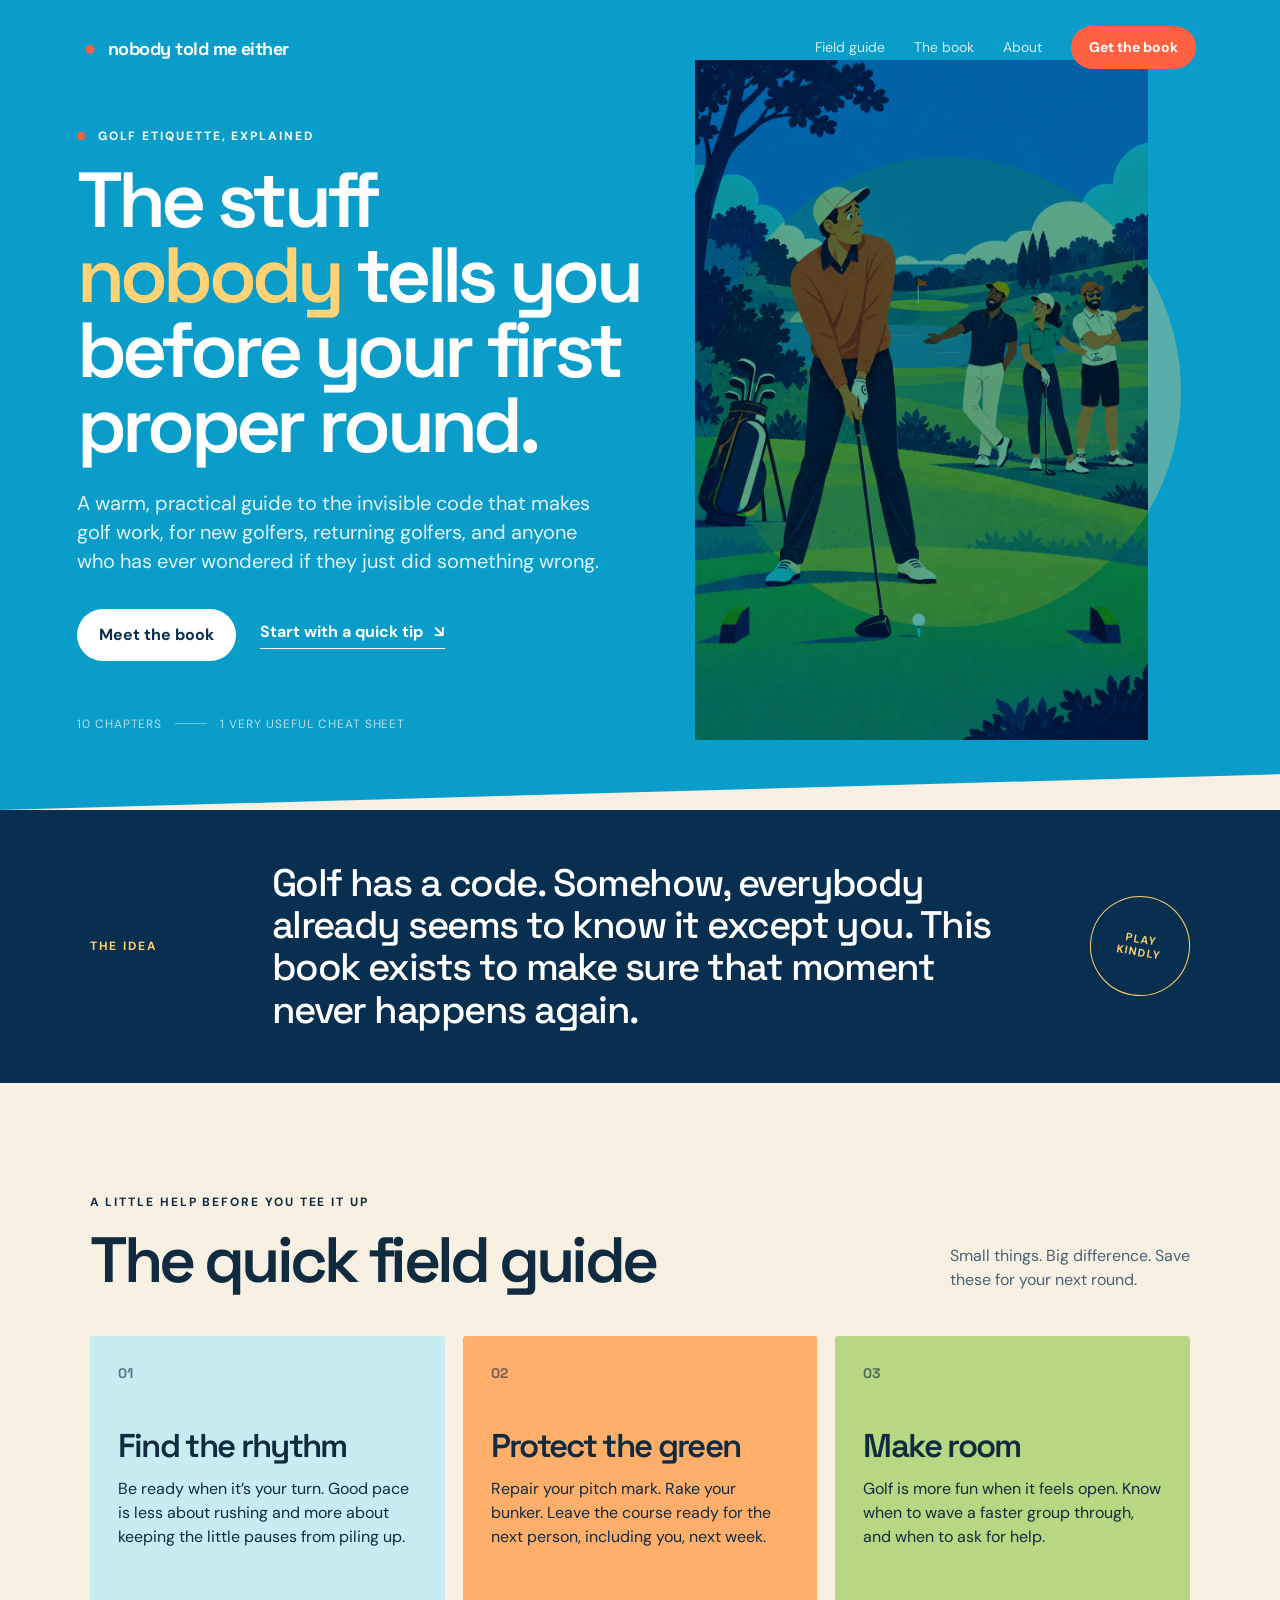
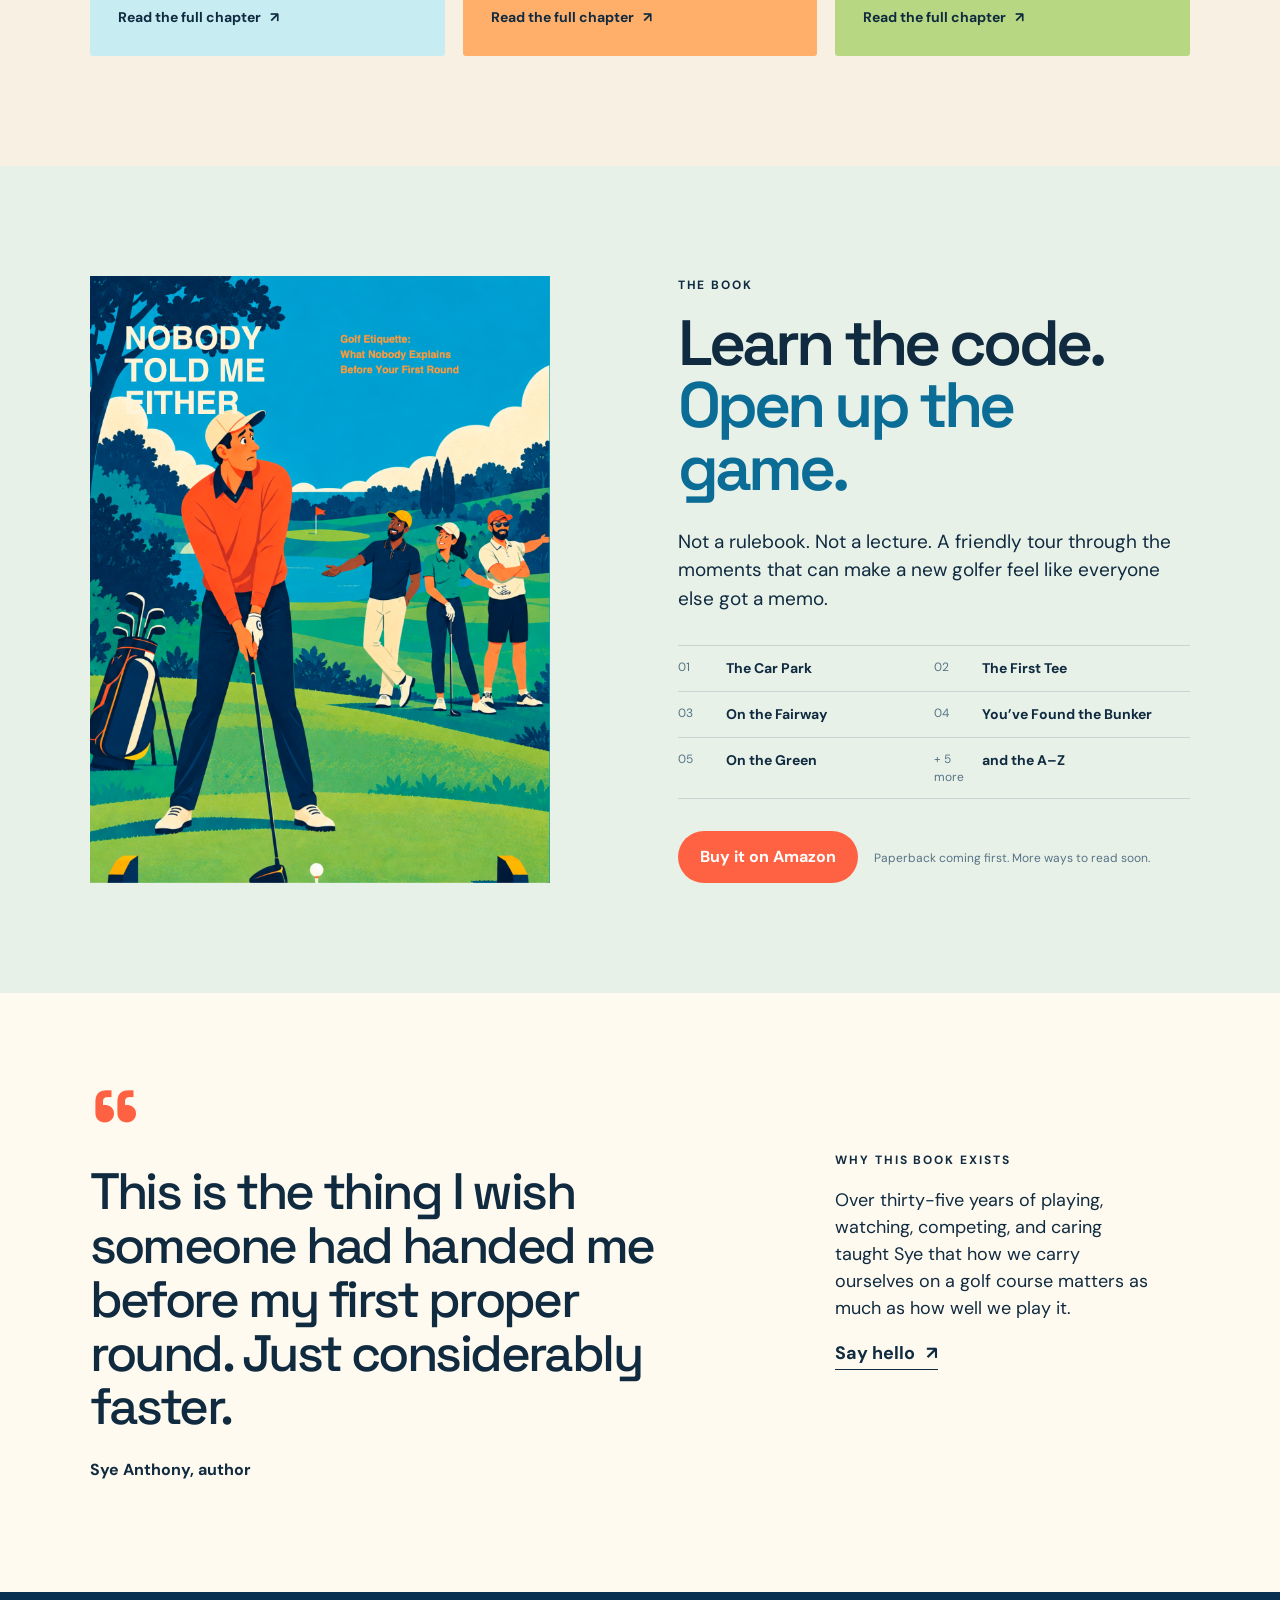
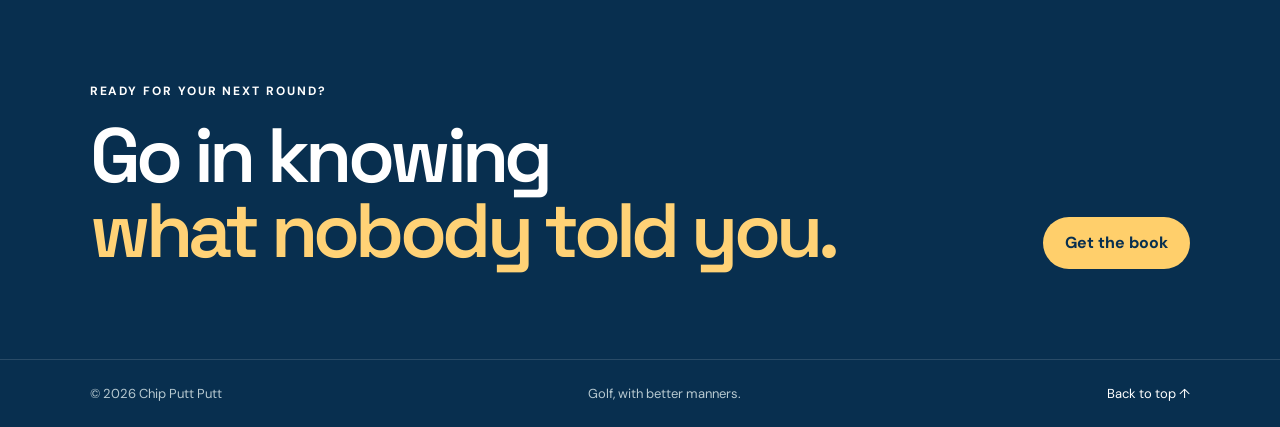
==== index.html @ 72160745 "Build Nobody Told Me Either book site" ====
<!doctype html>
<html lang="en">
<head>
  <meta charset="UTF-8" />
  <meta name="viewport" content="width=device-width, initial-scale=1" />
  <meta name="description" content="Nobody Told Me Either, a warm, practical guide to the invisible code of golf etiquette." />
  <title>Nobody Told Me Either, Golf Etiquette Explained</title>
  <link rel="icon" href="data:image/svg+xml,%3Csvg xmlns='http://www.w3.org/2000/svg' viewBox='0 0 64 64'%3E%3Crect width='64' height='64' rx='16' fill='%230b3150'/%3E%3Cpath d='M15 47c12-6 14-18 14-29M28 30c12-1 17-7 20-14' fill='none' stroke='%23ff6540' stroke-width='6' stroke-linecap='round'/%3E%3Ccircle cx='47' cy='47' r='7' fill='%23f5eee0'/%3E%3C/svg%3E" />
  <link rel="preconnect" href="https://fonts.googleapis.com">
  <link rel="preconnect" href="https://fonts.gstatic.com" crossorigin>
  <link href="https://fonts.googleapis.com/css2?family=DM+Sans:wght@400;500;700&family=Space+Grotesk:wght@500;600;700&display=swap" rel="stylesheet">
  <link rel="stylesheet" href="styles.css" />
</head>
<body>
  <header class="nav-wrap">
    <nav class="nav" aria-label="Primary navigation">
      <a class="brand" href="#top" aria-label="Nobody Told Me Either home"><span class="brand-mark">●</span> nobody told me either</a>
      <div class="nav-links">
        <a href="#field-guide">Field guide</a><a href="#book">The book</a><a href="#author">About</a><a class="nav-cta" href="https://www.amazon.com/s?k=Nobody+Told+Me+Either" target="_blank" rel="noreferrer">Get the book</a>
      </div>
      <button class="menu" aria-label="Open menu">Menu</button>
    </nav>
  </header>

  <main id="top">
    <section class="hero">
      <div class="hero-copy">
        <p class="eyebrow"><span class="eyebrow-dot"></span> Golf etiquette, explained</p>
        <h1>The stuff <em>nobody</em> tells you before your first proper round.</h1>
        <p class="lede">A warm, practical guide to the invisible code that makes golf work, for new golfers, returning golfers, and anyone who has ever wondered if they just did something wrong.</p>
        <div class="hero-actions"><a class="button button-primary" href="#book">Meet the book</a><a class="text-link" href="#field-guide">Start with a quick tip <span>↘</span></a></div>
        <div class="hero-note"><span>10 chapters</span><span class="rule"></span><span>1 very useful cheat sheet</span></div>
      </div>
      <div class="hero-art"><div class="art-glow"></div><img src="assets/Nobodytoldmeeither.png" alt="Illustration of a nervous golfer on a tee with three friendly golfers behind him" /></div>
    </section>

    <section class="intro-band"><div class="section-label">THE IDEA</div><p>Golf has a code. Somehow, everybody already seems to know it except you. This book exists to make sure that moment never happens again.</p><span class="sun-stamp">PLAY<br/>KINDLY</span></section>

    <section id="field-guide" class="field-guide section-pad">
      <div class="section-heading"><div><p class="eyebrow">A little help before you tee it up</p><h2>The quick field guide</h2></div><p class="heading-side">Small things. Big difference. Save these for your next round.</p></div>
      <div class="tip-grid">
        <article class="tip-card tip-blue"><div class="tip-number">01</div><h3>Find the rhythm</h3><p>Be ready when it’s your turn. Good pace is less about rushing and more about keeping the little pauses from piling up.</p><a href="#book">Read the full chapter <span>↗</span></a></article>
        <article class="tip-card tip-orange"><div class="tip-number">02</div><h3>Protect the green</h3><p>Repair your pitch mark. Rake your bunker. Leave the course ready for the next person, including you, next week.</p><a href="#book">Read the full chapter <span>↗</span></a></article>
        <article class="tip-card tip-green"><div class="tip-number">03</div><h3>Make room</h3><p>Golf is more fun when it feels open. Know when to wave a faster group through, and when to ask for help.</p><a href="#book">Read the full chapter <span>↗</span></a></article>
      </div>
    </section>

    <section id="book" class="book-section section-pad"><div class="book-cover"><img src="assets/Nobodytoldmeeither-full-bleed.png" alt="Nobody Told Me Either full book cover artwork" /></div><div class="book-copy"><p class="eyebrow">The book</p><h2>Learn the code.<br/><span>Open up the game.</span></h2><p>Not a rulebook. Not a lecture. A friendly tour through the moments that can make a new golfer feel like everyone else got a memo.</p><div class="chapter-list"><div><span>01</span><b>The Car Park</b></div><div><span>02</span><b>The First Tee</b></div><div><span>03</span><b>On the Fairway</b></div><div><span>04</span><b>You’ve Found the Bunker</b></div><div><span>05</span><b>On the Green</b></div><div><span>+ 5 more</span><b>and the A–Z</b></div></div><a class="button button-orange" href="https://www.amazon.com/s?k=Nobody+Told+Me+Either" target="_blank" rel="noreferrer">Buy it on Amazon</a><p class="small-note">Paperback coming first. More ways to read soon.</p></div></section>

    <section id="author" class="author section-pad"><div class="author-quote"><span class="quote-mark">“</span><blockquote>This is the thing I wish someone had handed me before my first proper round. Just considerably faster.</blockquote><cite>Sye Anthony, author</cite></div><div class="author-bio"><p class="eyebrow">Why this book exists</p><p>Over thirty-five years of playing, watching, competing, and caring taught Sye that how we carry ourselves on a golf course matters as much as how well we play it.</p><p><a class="text-link" href="mailto:hello@nobodytoldmeeither.com">Say hello <span>↗</span></a></p></div></section>

    <section class="closing"><div><p class="eyebrow">Ready for your next round?</p><h2>Go in knowing<br/><em>what nobody told you.</em></h2></div><a class="button button-light" href="https://www.amazon.com/s?k=Nobody+Told+Me+Either" target="_blank" rel="noreferrer">Get the book</a></section>
  </main>
  <footer><span>© 2026 Chip Putt Putt</span><span>Golf, with better manners.</span><a href="#top">Back to top ↑</a></footer>
  <script>document.querySelector('.menu').addEventListener('click',()=>document.querySelector('.nav-links').classList.toggle('open'));</script>
</body></html>
---- styles.css ----
:root{--navy:#082f4f;--ink:#102b40;--sky:#0a9dca;--blue:#0b6c96;--orange:#ff6242;--cream:#f8f1e3;--green:#6eaf53;--yellow:#f6c74d;--line:rgba(8,47,79,.15)}*{box-sizing:border-box}html{scroll-behavior:smooth}body{margin:0;color:var(--ink);font-family:'DM Sans',sans-serif;background:var(--cream);font-size:16px;line-height:1.5}.nav-wrap{position:absolute;top:0;left:0;right:0;z-index:5}.nav{max-width:1240px;margin:auto;padding:26px 5vw;display:flex;align-items:center;justify-content:space-between}.brand{font-family:'Space Grotesk',sans-serif;color:white;text-decoration:none;font-weight:700;letter-spacing:-.03em;font-size:18px}.brand-mark{display:inline-block;color:var(--orange);font-size:20px;margin-right:8px}.nav-links{display:flex;gap:29px;align-items:center}.nav-links a{color:white;text-decoration:none;font-size:14px}.nav-links a:not(.nav-cta){opacity:.82}.nav-cta{background:var(--orange);padding:11px 18px;border-radius:999px;font-weight:700}.menu{display:none;background:none;border:1px solid rgba(255,255,255,.4);color:white;border-radius:99px;padding:8px 13px}.hero{min-height:720px;background:var(--sky);color:white;display:grid;grid-template-columns:1fr 1fr;align-items:center;padding:120px 6vw 70px;overflow:hidden;position:relative}.hero:after{content:'';position:absolute;inset:auto 0 0;height:42px;background:var(--cream);clip-path:polygon(0 100%,100% 15%,100% 100%)}.hero-copy{max-width:630px;position:relative;z-index:2}.eyebrow,.section-label{font-size:12px;font-weight:700;letter-spacing:.16em;text-transform:uppercase;margin:0 0 18px}.eyebrow-dot{display:inline-block;width:8px;height:8px;background:var(--orange);border-radius:50%;margin-right:8px}.hero h1{font:600 clamp(46px,6.1vw,82px)/.96 'Space Grotesk',sans-serif;letter-spacing:-.06em;margin:0 0 26px;max-width:700px}.hero h1 em,.closing em{font-style:normal;color:#ffd276}.lede{font-size:20px;line-height:1.45;max-width:540px;color:rgba(255,255,255,.88)}.hero-actions{display:flex;gap:24px;align-items:center;margin-top:33px}.button{display:inline-block;border-radius:999px;text-decoration:none;font-weight:700;padding:14px 22px;transition:transform .2s,box-shadow .2s}.button:hover{transform:translateY(-2px);box-shadow:0 8px 18px #0002}.button-primary{background:white;color:var(--navy)}.text-link{color:inherit;text-decoration:none;font-weight:700;border-bottom:1px solid currentColor;padding-bottom:4px}.text-link span{margin-left:7px}.hero-note{display:flex;gap:13px;align-items:center;color:rgba(255,255,255,.68);font-size:12px;margin-top:54px;text-transform:uppercase;letter-spacing:.08em}.rule{height:1px;width:32px;background:rgba(255,255,255,.4)}.hero-art{height:620px;display:flex;align-items:flex-end;justify-content:center;position:relative}.hero-art img{height:680px;max-width:100%;object-fit:contain;mix-blend-mode:multiply;position:relative;z-index:1;filter:saturate(1.06)}.art-glow{position:absolute;width:470px;height:470px;background:#f7cb6a55;border-radius:50%;right:4%;top:6%}.intro-band{background:var(--navy);color:white;padding:52px 7vw;display:grid;grid-template-columns:150px 1fr 140px;gap:32px;align-items:center}.section-label{color:#ffcf6b;margin:0}.intro-band p{font:500 clamp(24px,3vw,40px)/1.1 'Space Grotesk',sans-serif;letter-spacing:-.04em;max-width:840px;margin:0}.sun-stamp{justify-self:end;border:1px solid #ffcf6b;border-radius:50%;width:100px;height:100px;display:grid;place-items:center;text-align:center;color:#ffcf6b;font-size:11px;line-height:1.15;font-weight:700;letter-spacing:.1em;transform:rotate(10deg)}.section-pad{padding:110px 7vw}.section-heading{display:flex;justify-content:space-between;align-items:end;margin-bottom:44px}.section-heading h2,.book-copy h2,.closing h2{font:600 clamp(42px,5vw,70px)/.98 'Space Grotesk',sans-serif;letter-spacing:-.06em;margin:0}.heading-side{max-width:240px;margin:0;color:#486176}.tip-grid{display:grid;grid-template-columns:repeat(3,1fr);gap:18px}.tip-card{min-height:320px;padding:28px;border-radius:3px;display:flex;flex-direction:column}.tip-blue{background:#c7ecf2}.tip-orange{background:#ffaf6a}.tip-green{background:#b7d782}.tip-number{font:700 14px 'Space Grotesk';opacity:.6}.tip-card h3{font:600 33px/1 'Space Grotesk';letter-spacing:-.05em;margin:48px 0 14px}.tip-card p{max-width:300px;margin:0;font-size:16px}.tip-card a{margin-top:auto;color:inherit;font-weight:700;text-decoration:none;font-size:14px}.tip-card a span{margin-left:6px}.book-section{display:grid;grid-template-columns:minmax(280px,460px) 1fr;gap:10vw;background:#e8f1e8;align-items:center}.book-cover{background:#0c789b;padding:28px 28px 0;align-self:stretch;display:flex;align-items:flex-end;justify-content:center;overflow:hidden}.book-cover img{width:100%;max-width:390px;display:block;mix-blend-mode:multiply;transform:translateY(20px)}.book-copy h2 span{color:var(--blue)}.book-copy>p:not(.eyebrow):not(.small-note){font-size:19px;max-width:500px;margin:28px 0}.chapter-list{display:grid;grid-template-columns:1fr 1fr;gap:0;margin:32px 0;border-top:1px solid var(--line)}.chapter-list div{padding:12px 0;border-bottom:1px solid var(--line);display:flex;gap:16px}.chapter-list span{font-size:12px;color:#567384;width:32px}.chapter-list b{font-size:14px}.button-orange{background:var(--orange);color:white}.small-note{display:inline-block;font-size:12px;color:#567384;margin-left:16px}.author{display:grid;grid-template-columns:1.25fr .75fr;gap:12vw;background:#fffaf0}.author-quote{max-width:720px}.quote-mark{display:block;font:700 100px/.5 'Space Grotesk';color:var(--orange)}blockquote{font:500 clamp(32px,4vw,56px)/1.05 'Space Grotesk';letter-spacing:-.05em;margin:12px 0 24px}cite{font-style:normal;font-weight:700}.author-bio{padding-top:48px;max-width:320px}.author-bio p:not(.eyebrow){font-size:18px}.closing{padding:90px 7vw;background:var(--navy);color:white;display:flex;align-items:end;justify-content:space-between;gap:24px}.closing h2{font-size:clamp(46px,6vw,82px)}.button-light{background:#ffcf6b;color:var(--navy)}footer{background:var(--navy);border-top:1px solid #ffffff22;color:#b7c9d0;padding:24px 7vw;display:flex;justify-content:space-between;font-size:13px}footer a{color:white;text-decoration:none}@media(max-width:800px){.nav{padding:20px 6vw}.nav-links{display:none;position:absolute;top:70px;left:6vw;right:6vw;background:var(--navy);padding:18px;flex-direction:column;align-items:stretch;border-radius:12px}.nav-links.open{display:flex}.nav-links a{padding:9px}.menu{display:block}.hero{grid-template-columns:1fr;padding-top:115px;min-height:850px}.hero-art{height:350px;order:-1}.hero-art img{height:390px}.art-glow{width:270px;height:270px}.hero h1{font-size:52px}.lede{font-size:18px}.intro-band{grid-template-columns:1fr;gap:18px}.sun-stamp{justify-self:start}.section-pad{padding:75px 6vw}.section-heading{display:block}.heading-side{margin-top:18px}.tip-grid{grid-template-columns:1fr}.tip-card{min-height:260px}.book-section{grid-template-columns:1fr;gap:45px}.book-cover{min-height:430px}.book-cover img{max-width:320px}.author{grid-template-columns:1fr;gap:28px}.author-bio{padding-top:0}.closing{display:block}.closing .button{margin-top:35px}footer{flex-wrap:wrap;gap:12px}}
.book-cover{padding:0;align-items:stretch}.book-cover img{max-width:none;transform:none;mix-blend-mode:normal}
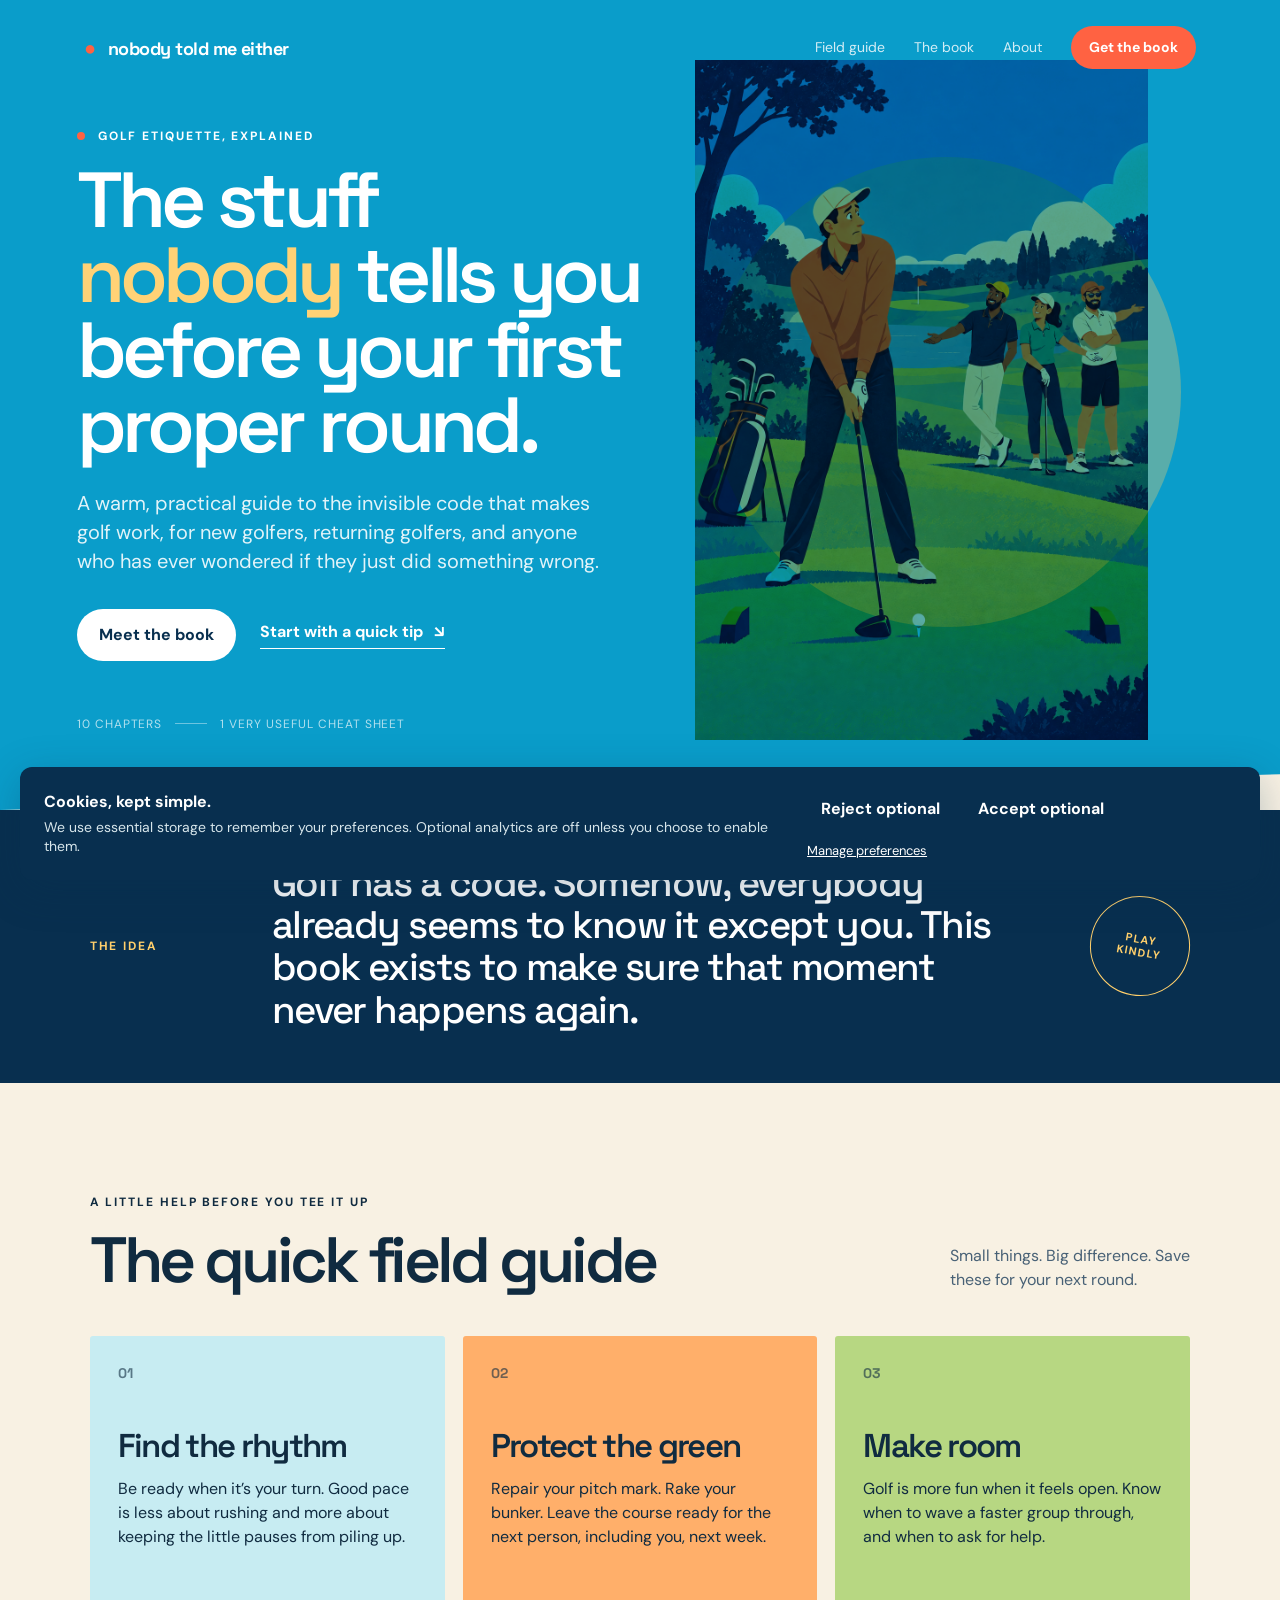
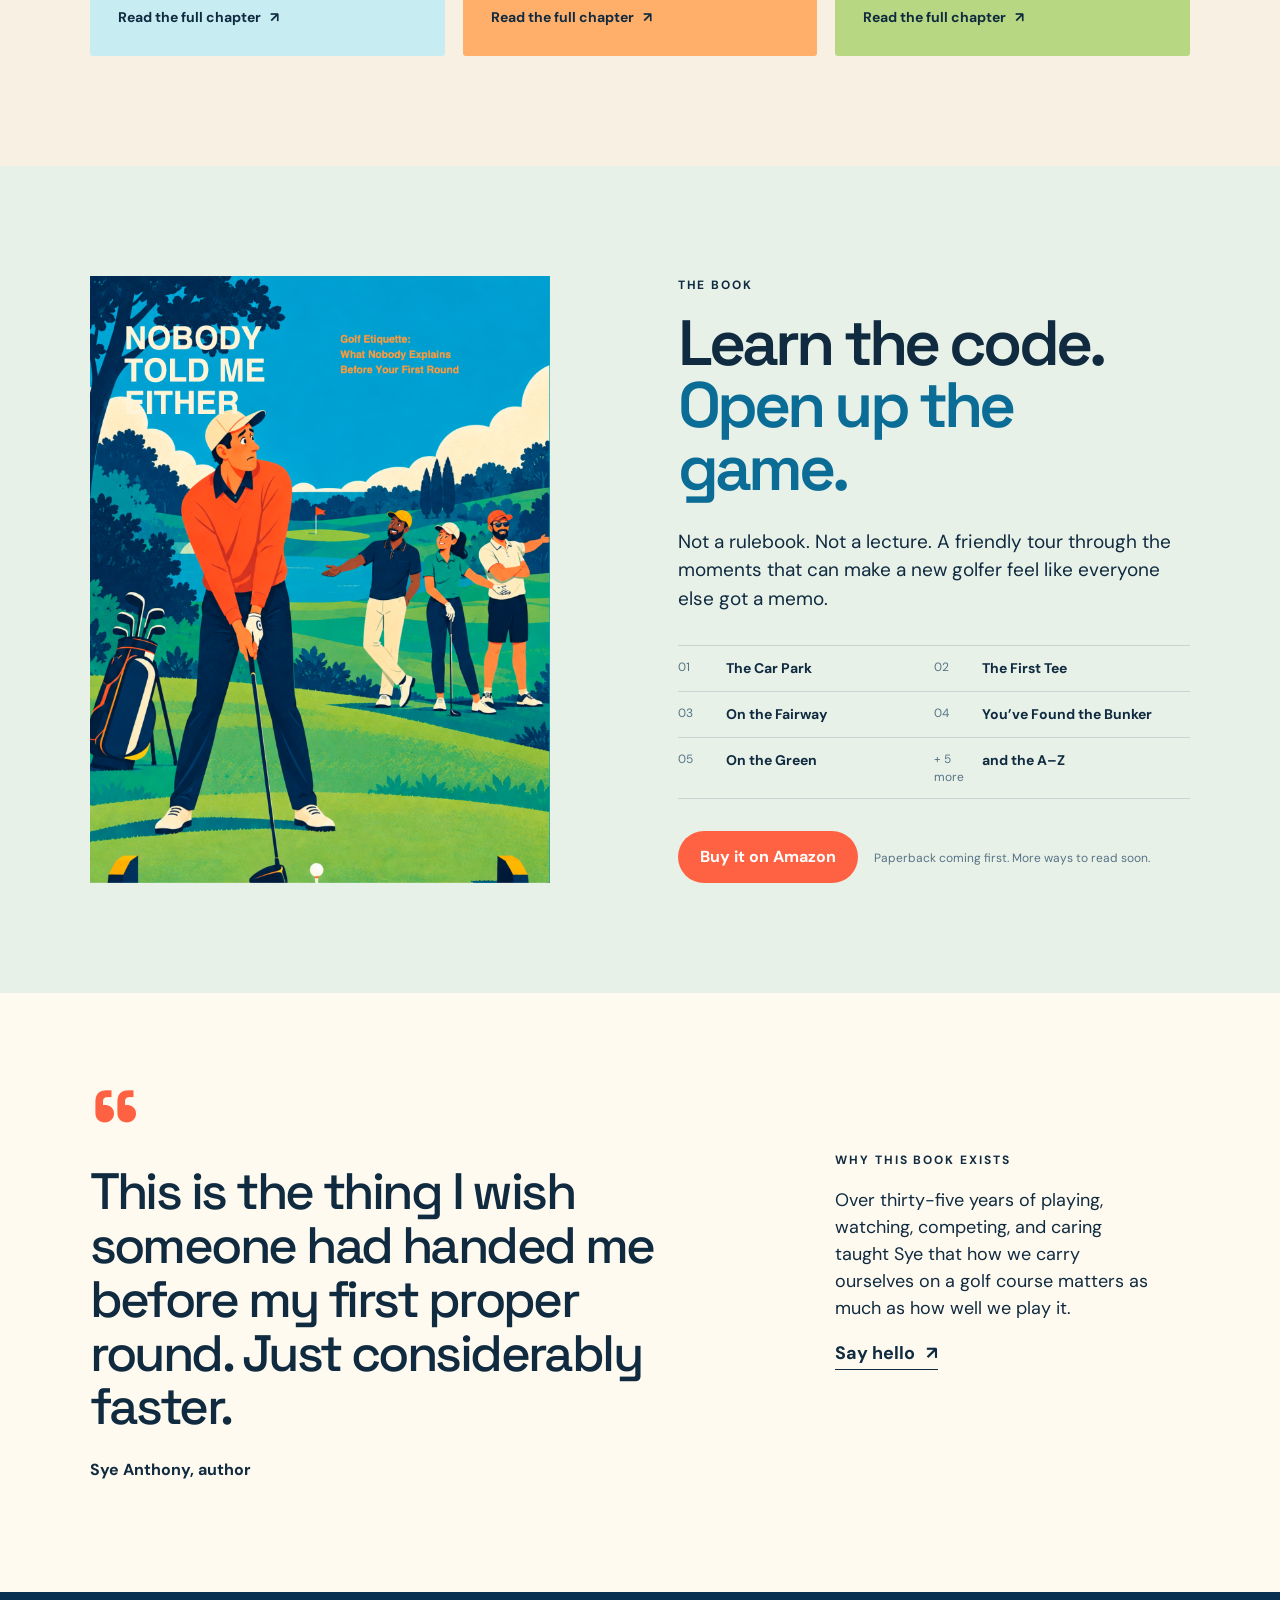
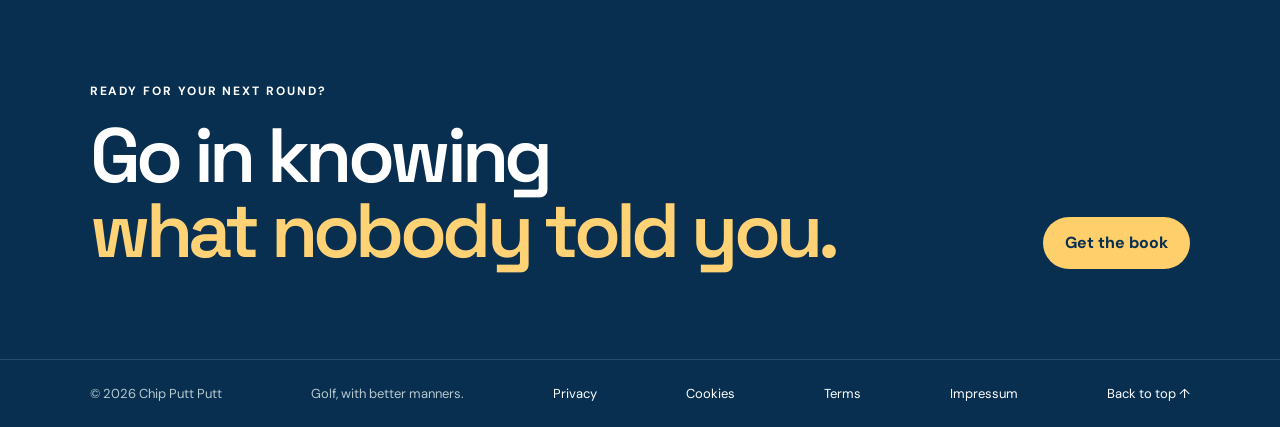
==== commit db4ace08: "Add SEO, cookie consent and legal pages" ====
--- a/index.html
+++ b/index.html
@@ -5,6 +5,19 @@
   <meta name="viewport" content="width=device-width, initial-scale=1" />
   <meta name="description" content="Nobody Told Me Either, a warm, practical guide to the invisible code of golf etiquette." />
   <title>Nobody Told Me Either, Golf Etiquette Explained</title>
+  <link rel="canonical" href="https://nobodytoldmeeither.com/" />
+  <meta name="robots" content="index,follow,max-image-preview:large" />
+  <meta name="theme-color" content="#0a9dca" />
+  <meta property="og:type" content="book" />
+  <meta property="og:title" content="Nobody Told Me Either, Golf Etiquette Explained" />
+  <meta property="og:description" content="The friendly guide to the invisible code of golf etiquette." />
+  <meta property="og:url" content="https://nobodytoldmeeither.com/" />
+  <meta property="og:image" content="https://nobodytoldmeeither.com/assets/Nobodytoldmeeither-full-bleed.png" />
+  <meta name="twitter:card" content="summary_large_image" />
+  <meta name="twitter:title" content="Nobody Told Me Either, Golf Etiquette Explained" />
+  <meta name="twitter:description" content="The friendly guide to the invisible code of golf etiquette." />
+  <meta name="twitter:image" content="https://nobodytoldmeeither.com/assets/Nobodytoldmeeither-full-bleed.png" />
+  <script type="application/ld+json">{"@context":"https://schema.org","@type":"Book","name":"Nobody Told Me Either","author":{"@type":"Person","name":"Sye Anthony"},"bookFormat":"https://schema.org/Paperback","genre":"Golf etiquette","description":"A warm, practical guide to the invisible code that makes golf work.","image":"https://nobodytoldmeeither.com/assets/Nobodytoldmeeither-full-bleed.png","url":"https://nobodytoldmeeither.com/","workExample":{"@type":"Book","isbn":"","bookFormat":"https://schema.org/Paperback"}}</script>
   <link rel="icon" href="data:image/svg+xml,%3Csvg xmlns='http://www.w3.org/2000/svg' viewBox='0 0 64 64'%3E%3Crect width='64' height='64' rx='16' fill='%230b3150'/%3E%3Cpath d='M15 47c12-6 14-18 14-29M28 30c12-1 17-7 20-14' fill='none' stroke='%23ff6540' stroke-width='6' stroke-linecap='round'/%3E%3Ccircle cx='47' cy='47' r='7' fill='%23f5eee0'/%3E%3C/svg%3E" />
   <link rel="preconnect" href="https://fonts.googleapis.com">
   <link rel="preconnect" href="https://fonts.gstatic.com" crossorigin>
@@ -51,6 +64,7 @@
 
     <section class="closing"><div><p class="eyebrow">Ready for your next round?</p><h2>Go in knowing<br/><em>what nobody told you.</em></h2></div><a class="button button-light" href="https://www.amazon.com/s?k=Nobody+Told+Me+Either" target="_blank" rel="noreferrer">Get the book</a></section>
   </main>
-  <footer><span>© 2026 Chip Putt Putt</span><span>Golf, with better manners.</span><a href="#top">Back to top ↑</a></footer>
-  <script>document.querySelector('.menu').addEventListener('click',()=>document.querySelector('.nav-links').classList.toggle('open'));</script>
+  <footer><span>© 2026 Chip Putt Putt</span><span>Golf, with better manners.</span><a href="privacy.html">Privacy</a><a href="cookies.html">Cookies</a><a href="terms.html">Terms</a><a href="impressum.html">Impressum</a><a href="#top">Back to top ↑</a></footer>
+  <div class="cookie-banner" id="cookie-banner" hidden><div><strong>Cookies, kept simple.</strong><p>We use essential storage to remember your preferences. Optional analytics are off unless you choose to enable them.</p></div><div class="cookie-actions"><button data-consent="reject">Reject optional</button><button class="button button-orange" data-consent="accept">Accept optional</button><a href="cookies.html">Manage preferences</a></div></div>
+  <script>document.querySelector('.menu').addEventListener('click',()=>document.querySelector('.nav-links').classList.toggle('open'));</script><script src="consent.js"></script>
 </body></html>
--- a/styles.css
+++ b/styles.css
@@ -1,2 +1,11 @@
 :root{--navy:#082f4f;--ink:#102b40;--sky:#0a9dca;--blue:#0b6c96;--orange:#ff6242;--cream:#f8f1e3;--green:#6eaf53;--yellow:#f6c74d;--line:rgba(8,47,79,.15)}*{box-sizing:border-box}html{scroll-behavior:smooth}body{margin:0;color:var(--ink);font-family:'DM Sans',sans-serif;background:var(--cream);font-size:16px;line-height:1.5}.nav-wrap{position:absolute;top:0;left:0;right:0;z-index:5}.nav{max-width:1240px;margin:auto;padding:26px 5vw;display:flex;align-items:center;justify-content:space-between}.brand{font-family:'Space Grotesk',sans-serif;color:white;text-decoration:none;font-weight:700;letter-spacing:-.03em;font-size:18px}.brand-mark{display:inline-block;color:var(--orange);font-size:20px;margin-right:8px}.nav-links{display:flex;gap:29px;align-items:center}.nav-links a{color:white;text-decoration:none;font-size:14px}.nav-links a:not(.nav-cta){opacity:.82}.nav-cta{background:var(--orange);padding:11px 18px;border-radius:999px;font-weight:700}.menu{display:none;background:none;border:1px solid rgba(255,255,255,.4);color:white;border-radius:99px;padding:8px 13px}.hero{min-height:720px;background:var(--sky);color:white;display:grid;grid-template-columns:1fr 1fr;align-items:center;padding:120px 6vw 70px;overflow:hidden;position:relative}.hero:after{content:'';position:absolute;inset:auto 0 0;height:42px;background:var(--cream);clip-path:polygon(0 100%,100% 15%,100% 100%)}.hero-copy{max-width:630px;position:relative;z-index:2}.eyebrow,.section-label{font-size:12px;font-weight:700;letter-spacing:.16em;text-transform:uppercase;margin:0 0 18px}.eyebrow-dot{display:inline-block;width:8px;height:8px;background:var(--orange);border-radius:50%;margin-right:8px}.hero h1{font:600 clamp(46px,6.1vw,82px)/.96 'Space Grotesk',sans-serif;letter-spacing:-.06em;margin:0 0 26px;max-width:700px}.hero h1 em,.closing em{font-style:normal;color:#ffd276}.lede{font-size:20px;line-height:1.45;max-width:540px;color:rgba(255,255,255,.88)}.hero-actions{display:flex;gap:24px;align-items:center;margin-top:33px}.button{display:inline-block;border-radius:999px;text-decoration:none;font-weight:700;padding:14px 22px;transition:transform .2s,box-shadow .2s}.button:hover{transform:translateY(-2px);box-shadow:0 8px 18px #0002}.button-primary{background:white;color:var(--navy)}.text-link{color:inherit;text-decoration:none;font-weight:700;border-bottom:1px solid currentColor;padding-bottom:4px}.text-link span{margin-left:7px}.hero-note{display:flex;gap:13px;align-items:center;color:rgba(255,255,255,.68);font-size:12px;margin-top:54px;text-transform:uppercase;letter-spacing:.08em}.rule{height:1px;width:32px;background:rgba(255,255,255,.4)}.hero-art{height:620px;display:flex;align-items:flex-end;justify-content:center;position:relative}.hero-art img{height:680px;max-width:100%;object-fit:contain;mix-blend-mode:multiply;position:relative;z-index:1;filter:saturate(1.06)}.art-glow{position:absolute;width:470px;height:470px;background:#f7cb6a55;border-radius:50%;right:4%;top:6%}.intro-band{background:var(--navy);color:white;padding:52px 7vw;display:grid;grid-template-columns:150px 1fr 140px;gap:32px;align-items:center}.section-label{color:#ffcf6b;margin:0}.intro-band p{font:500 clamp(24px,3vw,40px)/1.1 'Space Grotesk',sans-serif;letter-spacing:-.04em;max-width:840px;margin:0}.sun-stamp{justify-self:end;border:1px solid #ffcf6b;border-radius:50%;width:100px;height:100px;display:grid;place-items:center;text-align:center;color:#ffcf6b;font-size:11px;line-height:1.15;font-weight:700;letter-spacing:.1em;transform:rotate(10deg)}.section-pad{padding:110px 7vw}.section-heading{display:flex;justify-content:space-between;align-items:end;margin-bottom:44px}.section-heading h2,.book-copy h2,.closing h2{font:600 clamp(42px,5vw,70px)/.98 'Space Grotesk',sans-serif;letter-spacing:-.06em;margin:0}.heading-side{max-width:240px;margin:0;color:#486176}.tip-grid{display:grid;grid-template-columns:repeat(3,1fr);gap:18px}.tip-card{min-height:320px;padding:28px;border-radius:3px;display:flex;flex-direction:column}.tip-blue{background:#c7ecf2}.tip-orange{background:#ffaf6a}.tip-green{background:#b7d782}.tip-number{font:700 14px 'Space Grotesk';opacity:.6}.tip-card h3{font:600 33px/1 'Space Grotesk';letter-spacing:-.05em;margin:48px 0 14px}.tip-card p{max-width:300px;margin:0;font-size:16px}.tip-card a{margin-top:auto;color:inherit;font-weight:700;text-decoration:none;font-size:14px}.tip-card a span{margin-left:6px}.book-section{display:grid;grid-template-columns:minmax(280px,460px) 1fr;gap:10vw;background:#e8f1e8;align-items:center}.book-cover{background:#0c789b;padding:28px 28px 0;align-self:stretch;display:flex;align-items:flex-end;justify-content:center;overflow:hidden}.book-cover img{width:100%;max-width:390px;display:block;mix-blend-mode:multiply;transform:translateY(20px)}.book-copy h2 span{color:var(--blue)}.book-copy>p:not(.eyebrow):not(.small-note){font-size:19px;max-width:500px;margin:28px 0}.chapter-list{display:grid;grid-template-columns:1fr 1fr;gap:0;margin:32px 0;border-top:1px solid var(--line)}.chapter-list div{padding:12px 0;border-bottom:1px solid var(--line);display:flex;gap:16px}.chapter-list span{font-size:12px;color:#567384;width:32px}.chapter-list b{font-size:14px}.button-orange{background:var(--orange);color:white}.small-note{display:inline-block;font-size:12px;color:#567384;margin-left:16px}.author{display:grid;grid-template-columns:1.25fr .75fr;gap:12vw;background:#fffaf0}.author-quote{max-width:720px}.quote-mark{display:block;font:700 100px/.5 'Space Grotesk';color:var(--orange)}blockquote{font:500 clamp(32px,4vw,56px)/1.05 'Space Grotesk';letter-spacing:-.05em;margin:12px 0 24px}cite{font-style:normal;font-weight:700}.author-bio{padding-top:48px;max-width:320px}.author-bio p:not(.eyebrow){font-size:18px}.closing{padding:90px 7vw;background:var(--navy);color:white;display:flex;align-items:end;justify-content:space-between;gap:24px}.closing h2{font-size:clamp(46px,6vw,82px)}.button-light{background:#ffcf6b;color:var(--navy)}footer{background:var(--navy);border-top:1px solid #ffffff22;color:#b7c9d0;padding:24px 7vw;display:flex;justify-content:space-between;font-size:13px}footer a{color:white;text-decoration:none}@media(max-width:800px){.nav{padding:20px 6vw}.nav-links{display:none;position:absolute;top:70px;left:6vw;right:6vw;background:var(--navy);padding:18px;flex-direction:column;align-items:stretch;border-radius:12px}.nav-links.open{display:flex}.nav-links a{padding:9px}.menu{display:block}.hero{grid-template-columns:1fr;padding-top:115px;min-height:850px}.hero-art{height:350px;order:-1}.hero-art img{height:390px}.art-glow{width:270px;height:270px}.hero h1{font-size:52px}.lede{font-size:18px}.intro-band{grid-template-columns:1fr;gap:18px}.sun-stamp{justify-self:start}.section-pad{padding:75px 6vw}.section-heading{display:block}.heading-side{margin-top:18px}.tip-grid{grid-template-columns:1fr}.tip-card{min-height:260px}.book-section{grid-template-columns:1fr;gap:45px}.book-cover{min-height:430px}.book-cover img{max-width:320px}.author{grid-template-columns:1fr;gap:28px}.author-bio{padding-top:0}.closing{display:block}.closing .button{margin-top:35px}footer{flex-wrap:wrap;gap:12px}}
 .book-cover{padding:0;align-items:stretch}.book-cover img{max-width:none;transform:none;mix-blend-mode:normal}
+
+@media(max-width:800px){
+  .hero-art img{width:min(72vw,300px);height:auto;max-width:none}
+  .hero-art{height:380px}
+  .hero-actions{gap:14px;align-items:flex-start}
+  .hero-actions .button{padding:13px 18px}
+  .hero-actions .text-link{font-size:14px;line-height:1.25;max-width:150px}
+}
+.cookie-banner{position:fixed;bottom:20px;left:20px;right:20px;z-index:10;background:var(--navy);color:#fff;padding:20px 24px;border-radius:12px;box-shadow:0 10px 40px #082f4f44;display:flex;justify-content:space-between;gap:20px;align-items:center}.cookie-banner p{font-size:14px;line-height:1.4;margin:4px 0 0;color:#d7e6eb}.cookie-actions{display:flex;gap:10px;align-items:center;flex-wrap:wrap}.cookie-actions button{border:0;background:transparent;color:#fff;padding:10px 14px;font:inherit;font-weight:700;cursor:pointer}.cookie-actions a{color:#fff;font-size:13px}.cookie-banner[hidden]{display:none}@media(max-width:700px){.cookie-banner{left:12px;right:12px;bottom:12px;display:block}.cookie-actions{margin-top:12px}}
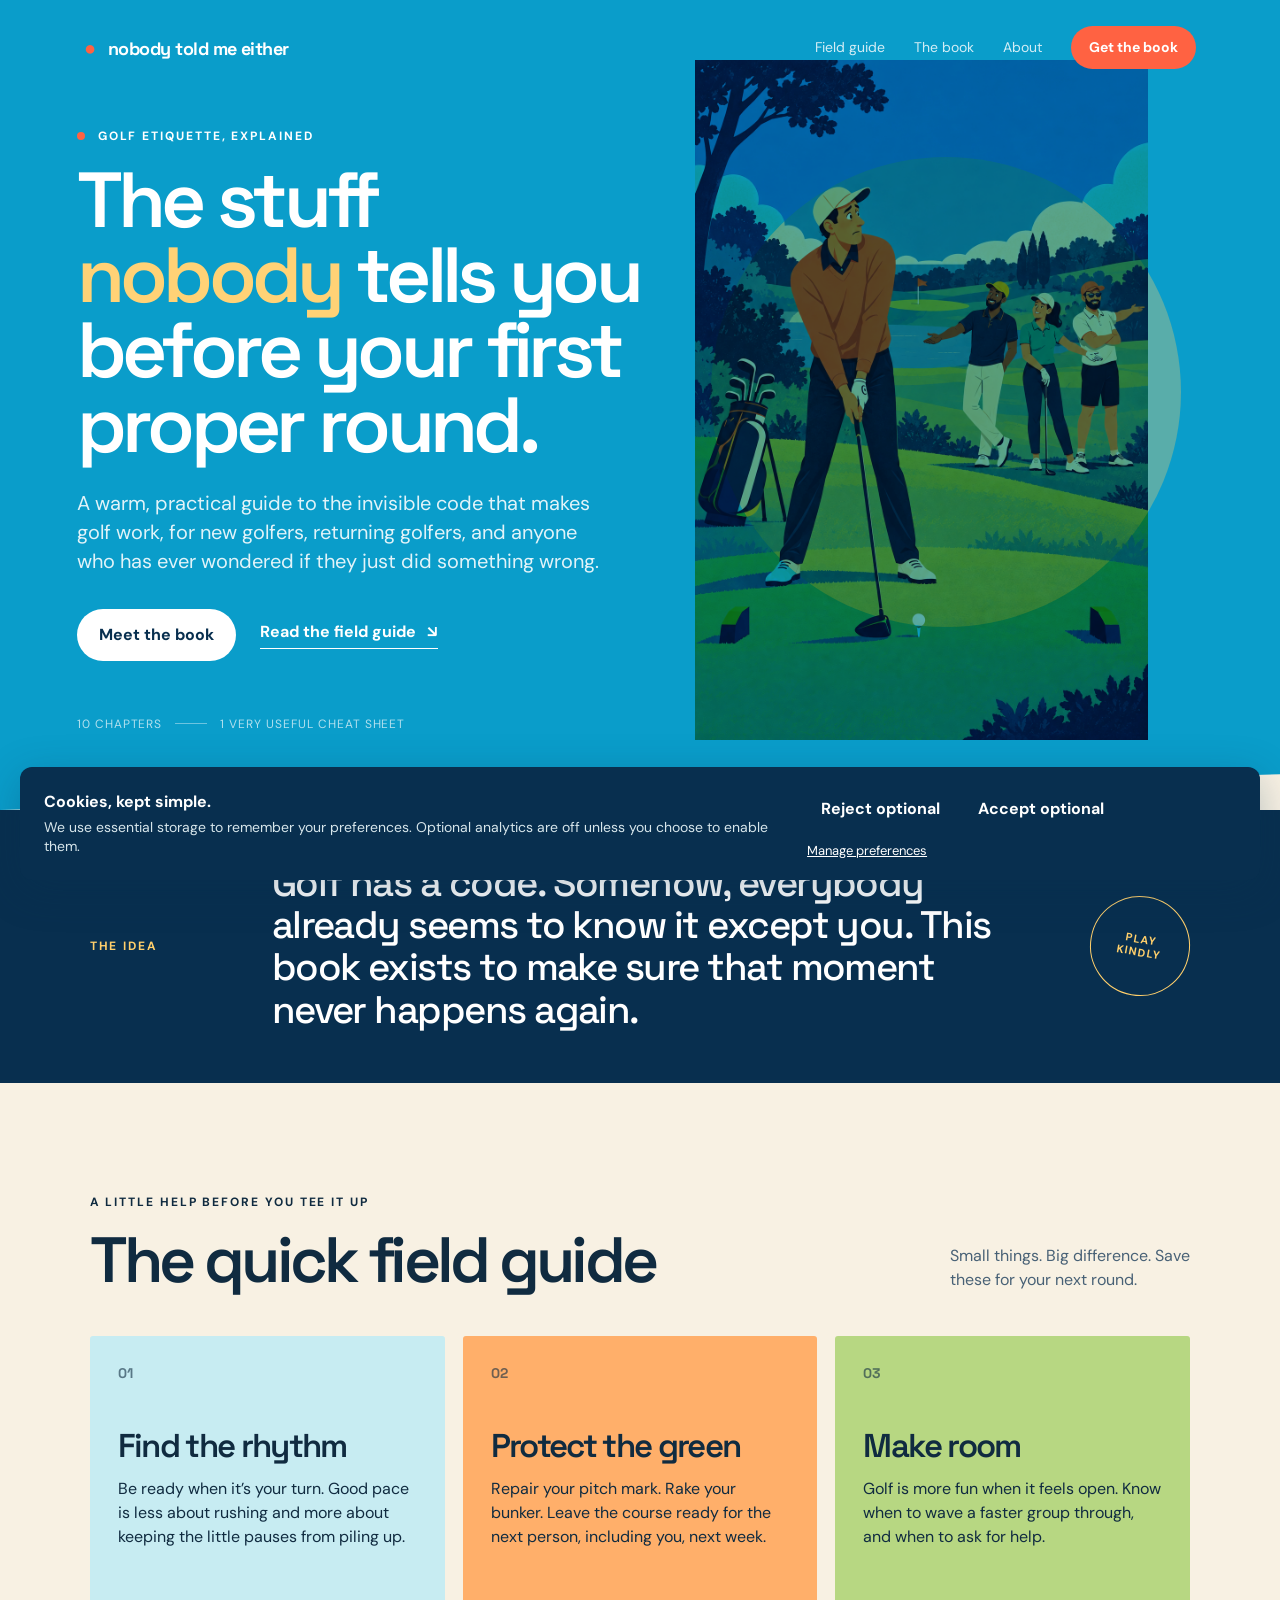
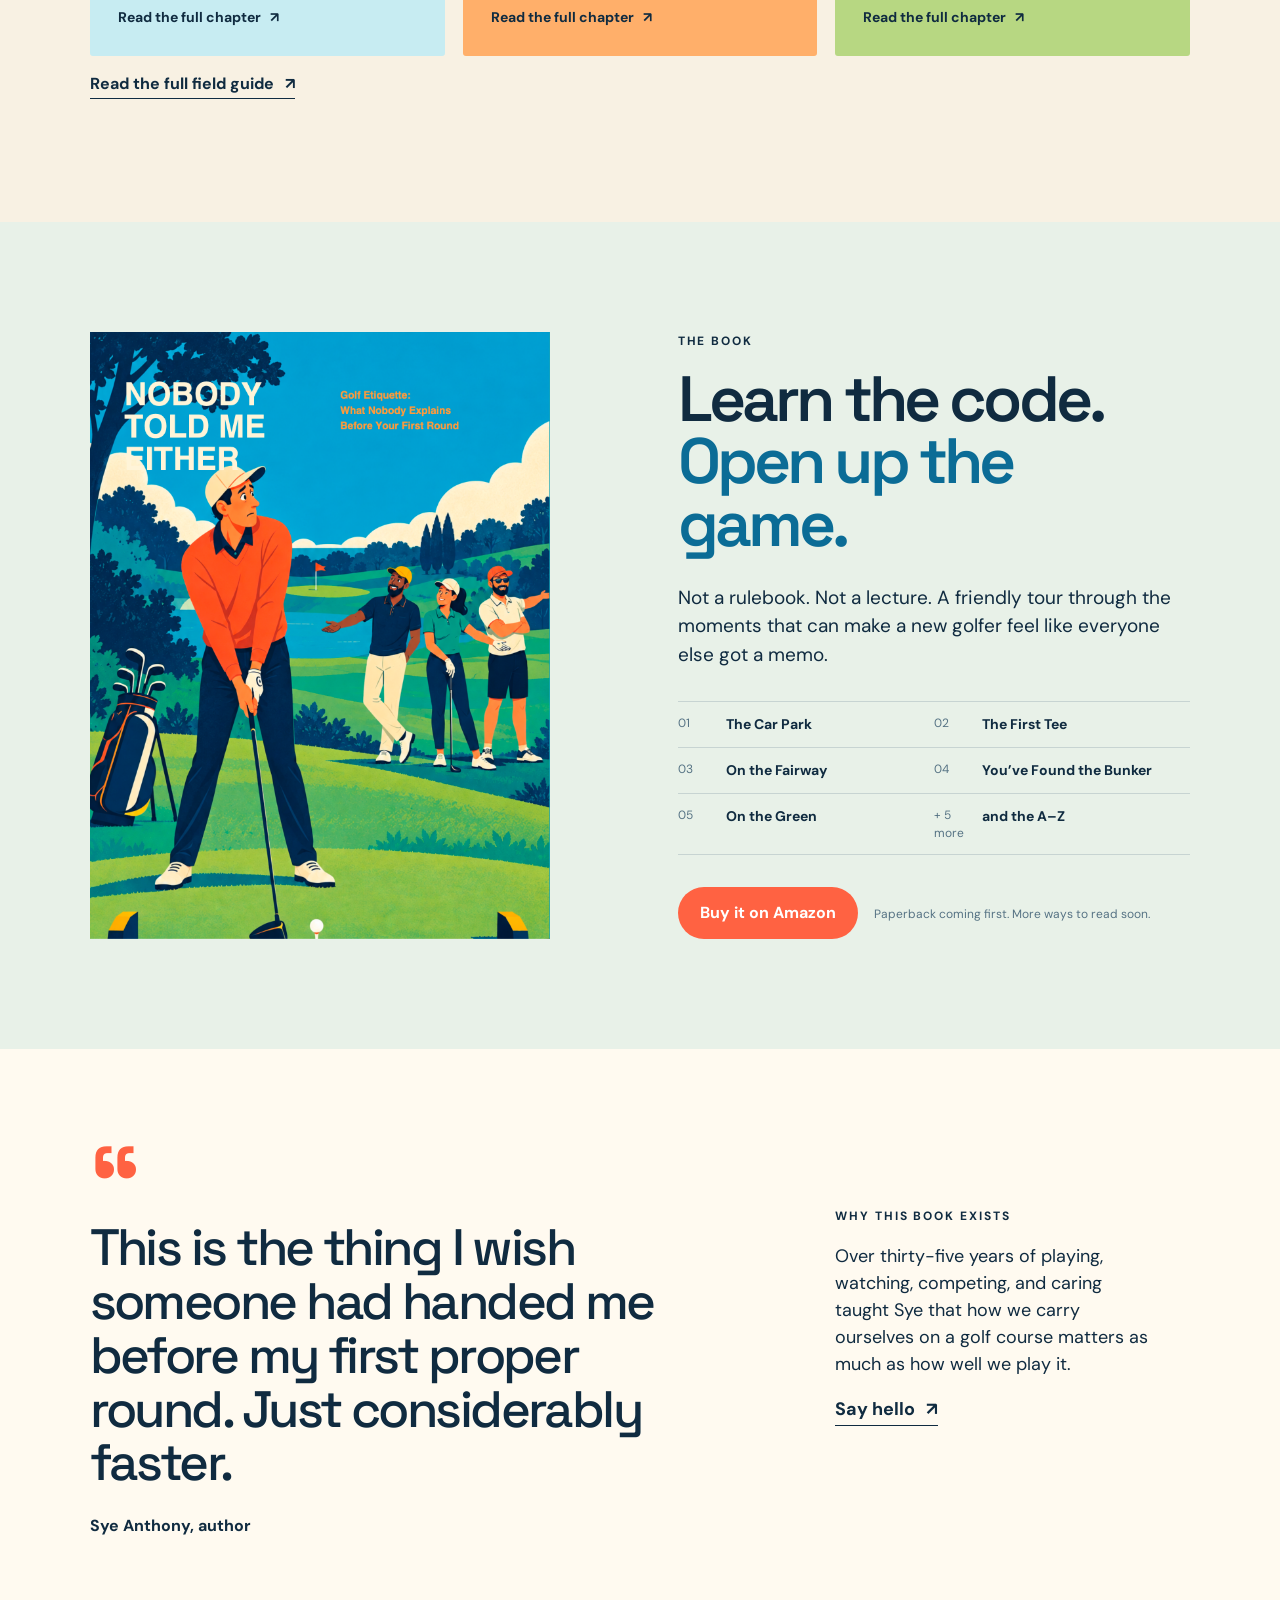
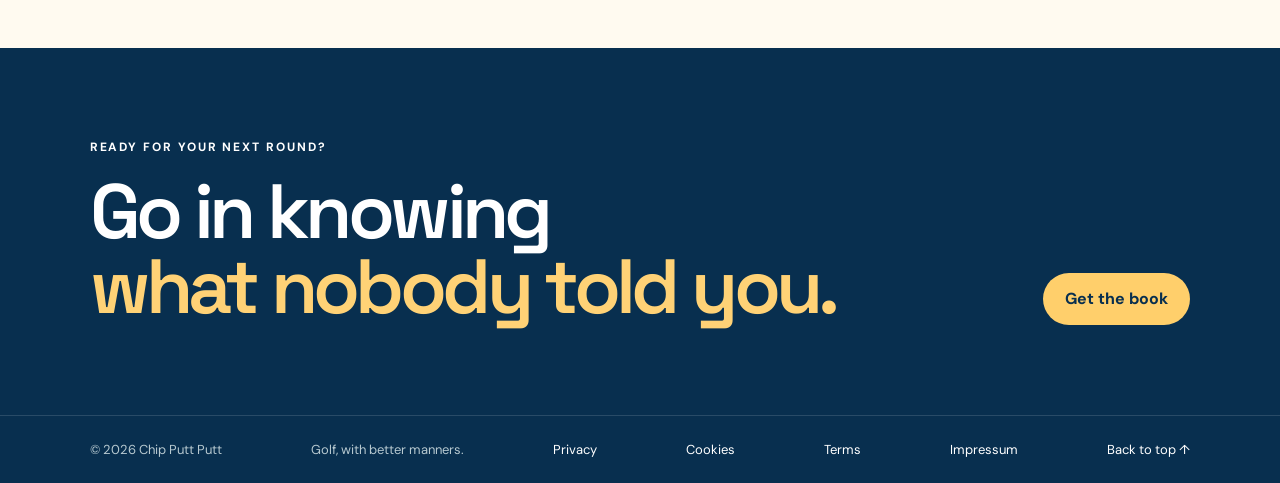
==== commit 3ee3e210: "Add golf etiquette field guide articles" ====
--- a/index.html
+++ b/index.html
@@ -12,11 +12,11 @@
   <meta property="og:title" content="Nobody Told Me Either, Golf Etiquette Explained" />
   <meta property="og:description" content="The friendly guide to the invisible code of golf etiquette." />
   <meta property="og:url" content="https://nobodytoldmeeither.com/" />
-  <meta property="og:image" content="https://nobodytoldmeeither.com/assets/Nobodytoldmeeither-full-bleed.png" />
+  <meta property="og:image" content="https://nobodytoldmeeither.com/assets/nobodytoldmeeither-social-card.png" />
   <meta name="twitter:card" content="summary_large_image" />
   <meta name="twitter:title" content="Nobody Told Me Either, Golf Etiquette Explained" />
   <meta name="twitter:description" content="The friendly guide to the invisible code of golf etiquette." />
-  <meta name="twitter:image" content="https://nobodytoldmeeither.com/assets/Nobodytoldmeeither-full-bleed.png" />
+  <meta name="twitter:image" content="https://nobodytoldmeeither.com/assets/nobodytoldmeeither-social-card.png" />
   <script type="application/ld+json">{"@context":"https://schema.org","@type":"Book","name":"Nobody Told Me Either","author":{"@type":"Person","name":"Sye Anthony"},"bookFormat":"https://schema.org/Paperback","genre":"Golf etiquette","description":"A warm, practical guide to the invisible code that makes golf work.","image":"https://nobodytoldmeeither.com/assets/Nobodytoldmeeither-full-bleed.png","url":"https://nobodytoldmeeither.com/","workExample":{"@type":"Book","isbn":"","bookFormat":"https://schema.org/Paperback"}}</script>
   <link rel="icon" href="data:image/svg+xml,%3Csvg xmlns='http://www.w3.org/2000/svg' viewBox='0 0 64 64'%3E%3Crect width='64' height='64' rx='16' fill='%230b3150'/%3E%3Cpath d='M15 47c12-6 14-18 14-29M28 30c12-1 17-7 20-14' fill='none' stroke='%23ff6540' stroke-width='6' stroke-linecap='round'/%3E%3Ccircle cx='47' cy='47' r='7' fill='%23f5eee0'/%3E%3C/svg%3E" />
   <link rel="preconnect" href="https://fonts.googleapis.com">
@@ -29,7 +29,7 @@
     <nav class="nav" aria-label="Primary navigation">
       <a class="brand" href="#top" aria-label="Nobody Told Me Either home"><span class="brand-mark">●</span> nobody told me either</a>
       <div class="nav-links">
-        <a href="#field-guide">Field guide</a><a href="#book">The book</a><a href="#author">About</a><a class="nav-cta" href="https://www.amazon.com/s?k=Nobody+Told+Me+Either" target="_blank" rel="noreferrer">Get the book</a>
+        <a href="guides/index.html">Field guide</a><a href="#book">The book</a><a href="#author">About</a><a class="nav-cta" href="https://www.amazon.com/s?k=Nobody+Told+Me+Either" target="_blank" rel="noreferrer">Get the book</a>
       </div>
       <button class="menu" aria-label="Open menu">Menu</button>
     </nav>
@@ -41,7 +41,7 @@
         <p class="eyebrow"><span class="eyebrow-dot"></span> Golf etiquette, explained</p>
         <h1>The stuff <em>nobody</em> tells you before your first proper round.</h1>
         <p class="lede">A warm, practical guide to the invisible code that makes golf work, for new golfers, returning golfers, and anyone who has ever wondered if they just did something wrong.</p>
-        <div class="hero-actions"><a class="button button-primary" href="#book">Meet the book</a><a class="text-link" href="#field-guide">Start with a quick tip <span>↘</span></a></div>
+        <div class="hero-actions"><a class="button button-primary" href="#book">Meet the book</a><a class="text-link" href="guides/index.html">Read the field guide <span>↘</span></a></div>
         <div class="hero-note"><span>10 chapters</span><span class="rule"></span><span>1 very useful cheat sheet</span></div>
       </div>
       <div class="hero-art"><div class="art-glow"></div><img src="assets/Nobodytoldmeeither.png" alt="Illustration of a nervous golfer on a tee with three friendly golfers behind him" /></div>
@@ -56,6 +56,7 @@
         <article class="tip-card tip-orange"><div class="tip-number">02</div><h3>Protect the green</h3><p>Repair your pitch mark. Rake your bunker. Leave the course ready for the next person, including you, next week.</p><a href="#book">Read the full chapter <span>↗</span></a></article>
         <article class="tip-card tip-green"><div class="tip-number">03</div><h3>Make room</h3><p>Golf is more fun when it feels open. Know when to wave a faster group through, and when to ask for help.</p><a href="#book">Read the full chapter <span>↗</span></a></article>
       </div>
+      <p class="guide-more"><a class="text-link" href="guides/index.html">Read the full field guide <span>↗</span></a></p>
     </section>
 
     <section id="book" class="book-section section-pad"><div class="book-cover"><img src="assets/Nobodytoldmeeither-full-bleed.png" alt="Nobody Told Me Either full book cover artwork" /></div><div class="book-copy"><p class="eyebrow">The book</p><h2>Learn the code.<br/><span>Open up the game.</span></h2><p>Not a rulebook. Not a lecture. A friendly tour through the moments that can make a new golfer feel like everyone else got a memo.</p><div class="chapter-list"><div><span>01</span><b>The Car Park</b></div><div><span>02</span><b>The First Tee</b></div><div><span>03</span><b>On the Fairway</b></div><div><span>04</span><b>You’ve Found the Bunker</b></div><div><span>05</span><b>On the Green</b></div><div><span>+ 5 more</span><b>and the A–Z</b></div></div><a class="button button-orange" href="https://www.amazon.com/s?k=Nobody+Told+Me+Either" target="_blank" rel="noreferrer">Buy it on Amazon</a><p class="small-note">Paperback coming first. More ways to read soon.</p></div></section>
--- a/styles.css
+++ b/styles.css
@@ -2,8 +2,12 @@
 .book-cover{padding:0;align-items:stretch}.book-cover img{max-width:none;transform:none;mix-blend-mode:normal}
 
 @media(max-width:800px){
-  .hero-art img{width:min(72vw,300px);height:auto;max-width:none}
-  .hero-art{height:380px}
+  .hero-art{height:260px;margin:0 -6vw;width:calc(100% + 12vw)}
+  .hero-art img{width:100%;height:260px;max-width:none;object-fit:cover;object-position:center 23%}
+  .art-glow{display:none}
+  .hero-copy{max-width:none}
+  .hero h1{font-size:clamp(42px,12vw,54px);font-weight:700;line-height:.94;letter-spacing:-.065em;margin-bottom:20px}
+  .hero .lede{font-size:17px;line-height:1.35}
   .hero-actions{gap:14px;align-items:flex-start}
   .hero-actions .button{padding:13px 18px}
   .hero-actions .text-link{font-size:14px;line-height:1.25;max-width:150px}
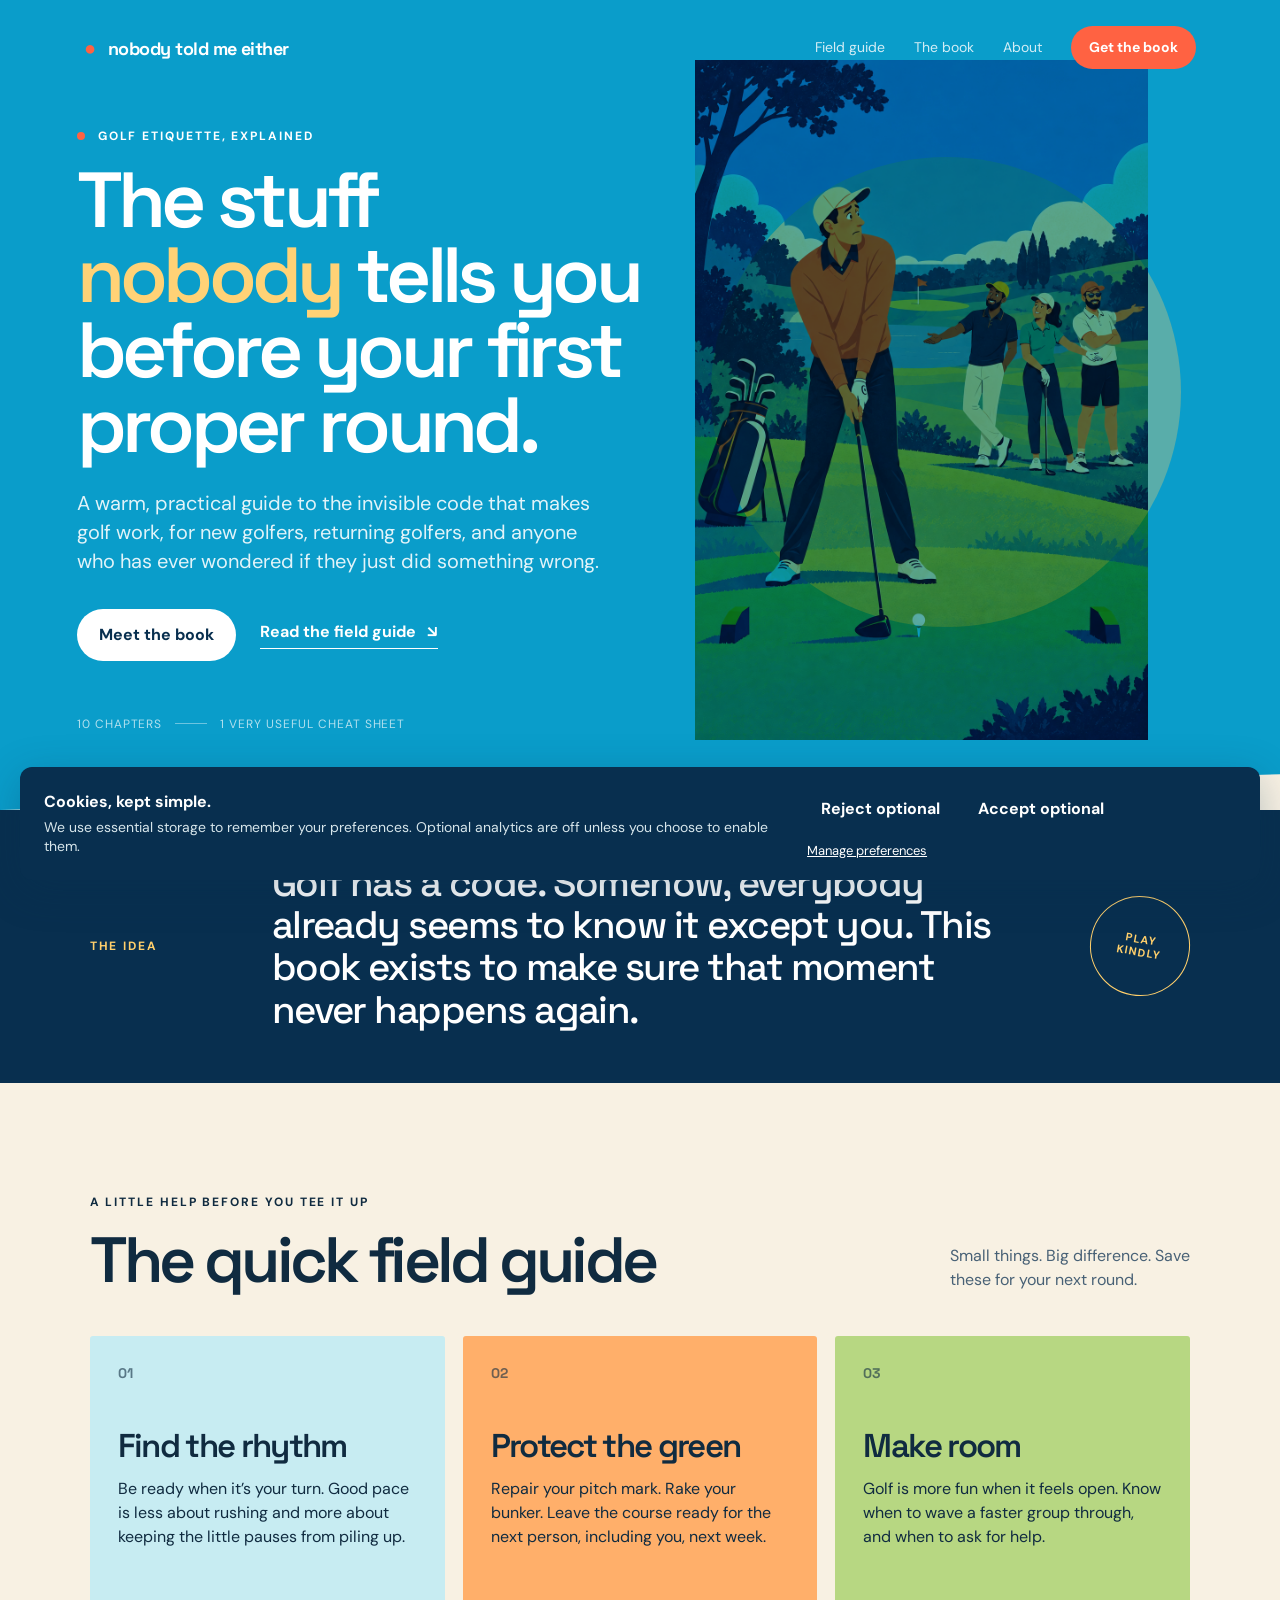
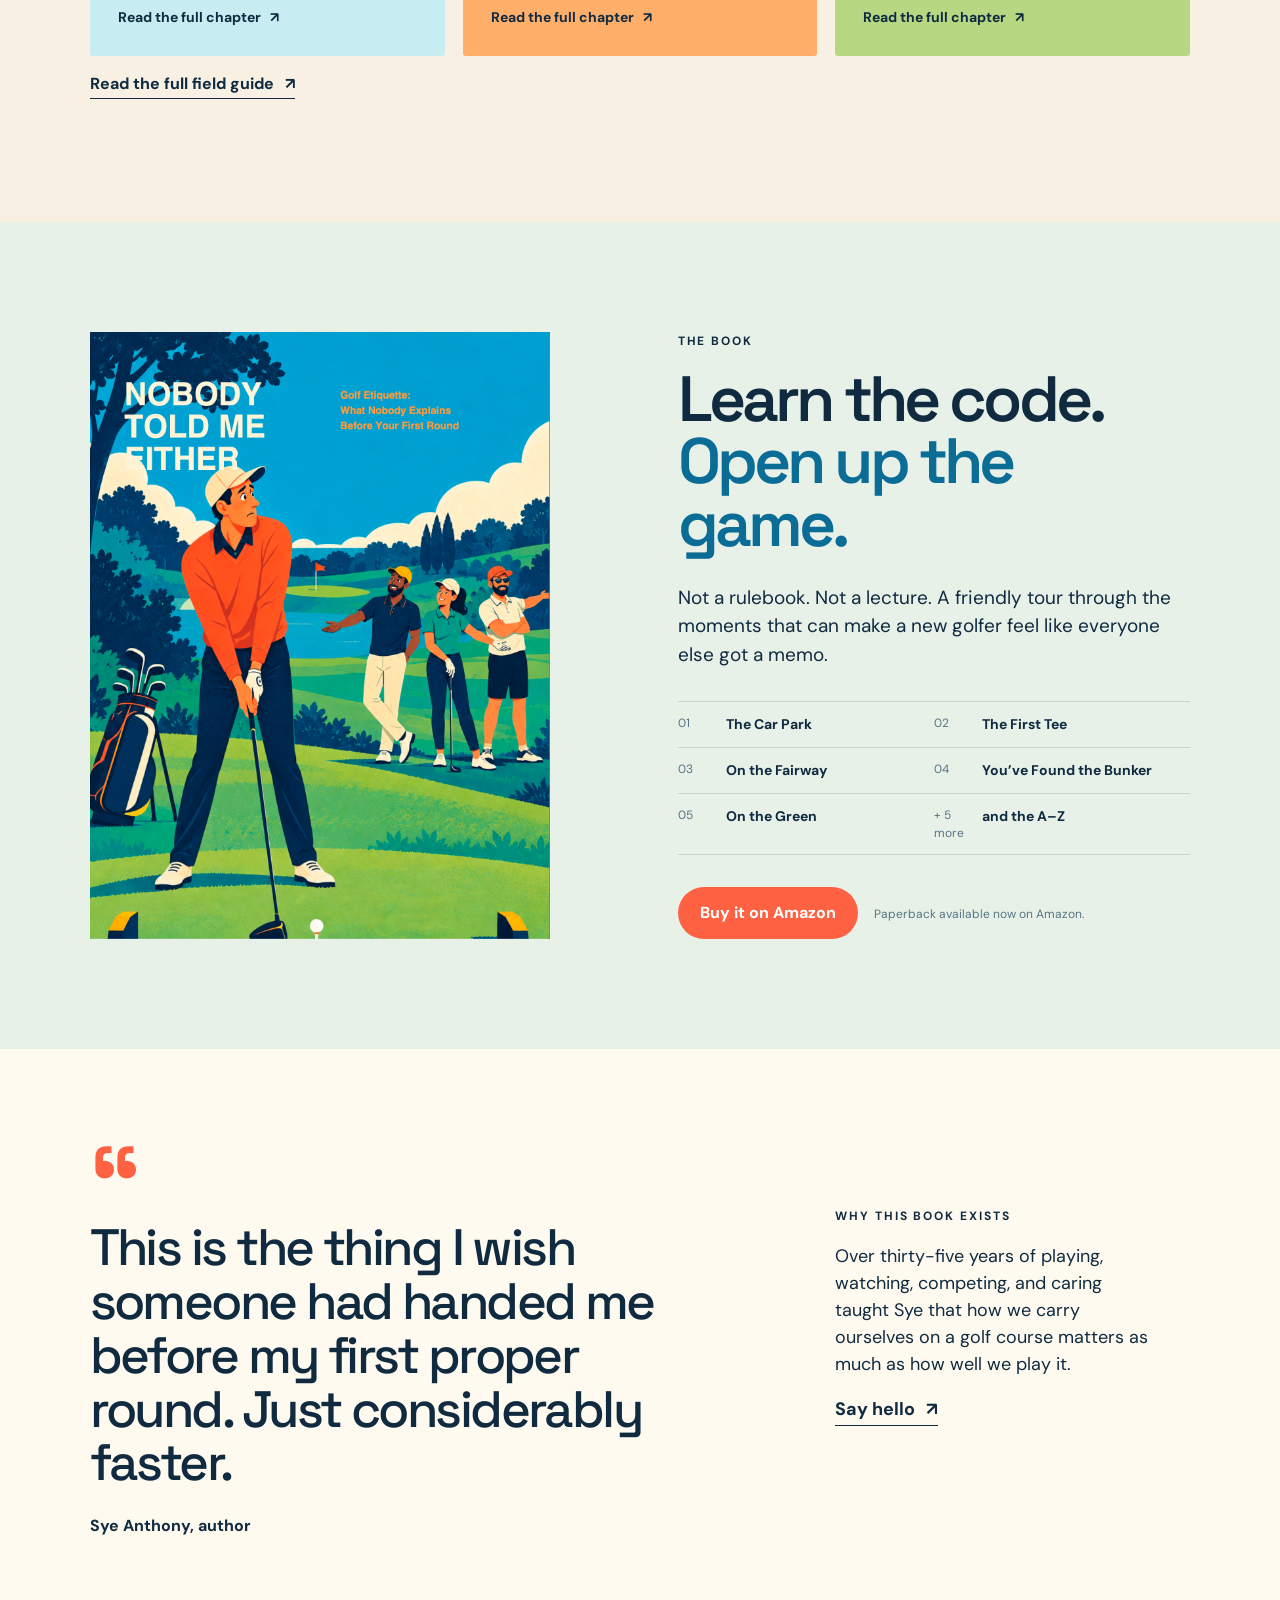
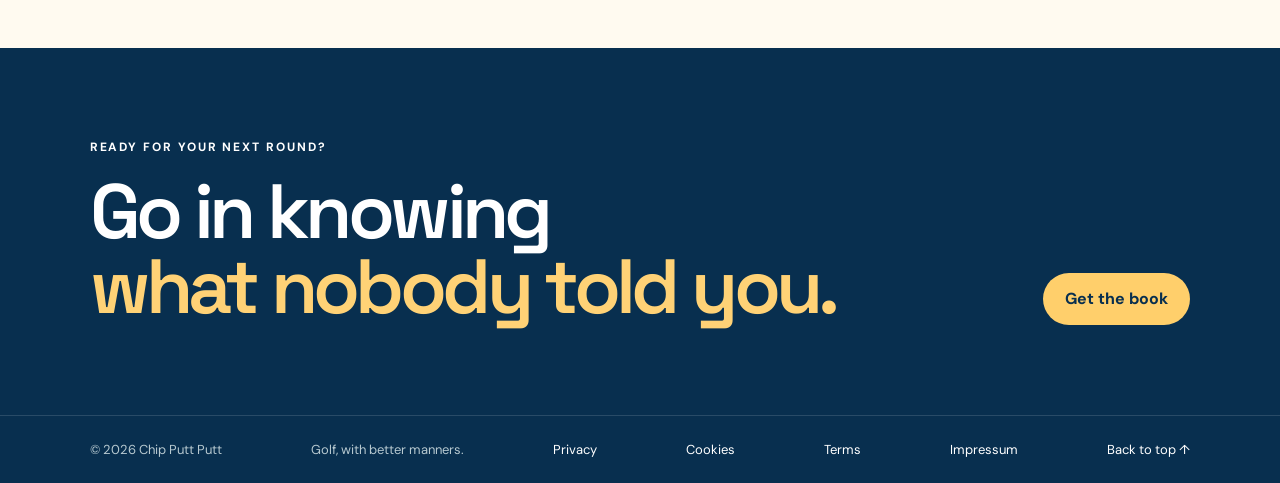
==== commit 57534d6f: "Link purchase buttons to live Amazon listing" ====
--- a/index.html
+++ b/index.html
@@ -29,7 +29,7 @@
     <nav class="nav" aria-label="Primary navigation">
       <a class="brand" href="#top" aria-label="Nobody Told Me Either home"><span class="brand-mark">●</span> nobody told me either</a>
       <div class="nav-links">
-        <a href="guides/index.html">Field guide</a><a href="#book">The book</a><a href="#author">About</a><a class="nav-cta" href="https://www.amazon.com/s?k=Nobody+Told+Me+Either" target="_blank" rel="noreferrer">Get the book</a>
+        <a href="guides/index.html">Field guide</a><a href="#book">The book</a><a href="#author">About</a><a class="nav-cta" href="https://www.amazon.co.uk/dp/B0HNDGW1KP" target="_blank" rel="noreferrer">Get the book</a>
       </div>
       <button class="menu" aria-label="Open menu">Menu</button>
     </nav>
@@ -59,11 +59,11 @@
       <p class="guide-more"><a class="text-link" href="guides/index.html">Read the full field guide <span>↗</span></a></p>
     </section>
 
-    <section id="book" class="book-section section-pad"><div class="book-cover"><img src="assets/Nobodytoldmeeither-full-bleed.png" alt="Nobody Told Me Either full book cover artwork" /></div><div class="book-copy"><p class="eyebrow">The book</p><h2>Learn the code.<br/><span>Open up the game.</span></h2><p>Not a rulebook. Not a lecture. A friendly tour through the moments that can make a new golfer feel like everyone else got a memo.</p><div class="chapter-list"><div><span>01</span><b>The Car Park</b></div><div><span>02</span><b>The First Tee</b></div><div><span>03</span><b>On the Fairway</b></div><div><span>04</span><b>You’ve Found the Bunker</b></div><div><span>05</span><b>On the Green</b></div><div><span>+ 5 more</span><b>and the A–Z</b></div></div><a class="button button-orange" href="https://www.amazon.com/s?k=Nobody+Told+Me+Either" target="_blank" rel="noreferrer">Buy it on Amazon</a><p class="small-note">Paperback coming first. More ways to read soon.</p></div></section>
+    <section id="book" class="book-section section-pad"><div class="book-cover"><img src="assets/Nobodytoldmeeither-full-bleed.png" alt="Nobody Told Me Either full book cover artwork" /></div><div class="book-copy"><p class="eyebrow">The book</p><h2>Learn the code.<br/><span>Open up the game.</span></h2><p>Not a rulebook. Not a lecture. A friendly tour through the moments that can make a new golfer feel like everyone else got a memo.</p><div class="chapter-list"><div><span>01</span><b>The Car Park</b></div><div><span>02</span><b>The First Tee</b></div><div><span>03</span><b>On the Fairway</b></div><div><span>04</span><b>You’ve Found the Bunker</b></div><div><span>05</span><b>On the Green</b></div><div><span>+ 5 more</span><b>and the A–Z</b></div></div><a class="button button-orange" href="https://www.amazon.co.uk/dp/B0HNDGW1KP" target="_blank" rel="noreferrer">Buy it on Amazon</a><p class="small-note">Paperback available now on Amazon.</p></div></section>
 
     <section id="author" class="author section-pad"><div class="author-quote"><span class="quote-mark">“</span><blockquote>This is the thing I wish someone had handed me before my first proper round. Just considerably faster.</blockquote><cite>Sye Anthony, author</cite></div><div class="author-bio"><p class="eyebrow">Why this book exists</p><p>Over thirty-five years of playing, watching, competing, and caring taught Sye that how we carry ourselves on a golf course matters as much as how well we play it.</p><p><a class="text-link" href="mailto:hello@nobodytoldmeeither.com">Say hello <span>↗</span></a></p></div></section>
 
-    <section class="closing"><div><p class="eyebrow">Ready for your next round?</p><h2>Go in knowing<br/><em>what nobody told you.</em></h2></div><a class="button button-light" href="https://www.amazon.com/s?k=Nobody+Told+Me+Either" target="_blank" rel="noreferrer">Get the book</a></section>
+    <section class="closing"><div><p class="eyebrow">Ready for your next round?</p><h2>Go in knowing<br/><em>what nobody told you.</em></h2></div><a class="button button-light" href="https://www.amazon.co.uk/dp/B0HNDGW1KP" target="_blank" rel="noreferrer">Get the book</a></section>
   </main>
   <footer><span>© 2026 Chip Putt Putt</span><span>Golf, with better manners.</span><a href="privacy.html">Privacy</a><a href="cookies.html">Cookies</a><a href="terms.html">Terms</a><a href="impressum.html">Impressum</a><a href="#top">Back to top ↑</a></footer>
   <div class="cookie-banner" id="cookie-banner" hidden><div><strong>Cookies, kept simple.</strong><p>We use essential storage to remember your preferences. Optional analytics are off unless you choose to enable them.</p></div><div class="cookie-actions"><button data-consent="reject">Reject optional</button><button class="button button-orange" data-consent="accept">Accept optional</button><a href="cookies.html">Manage preferences</a></div></div>
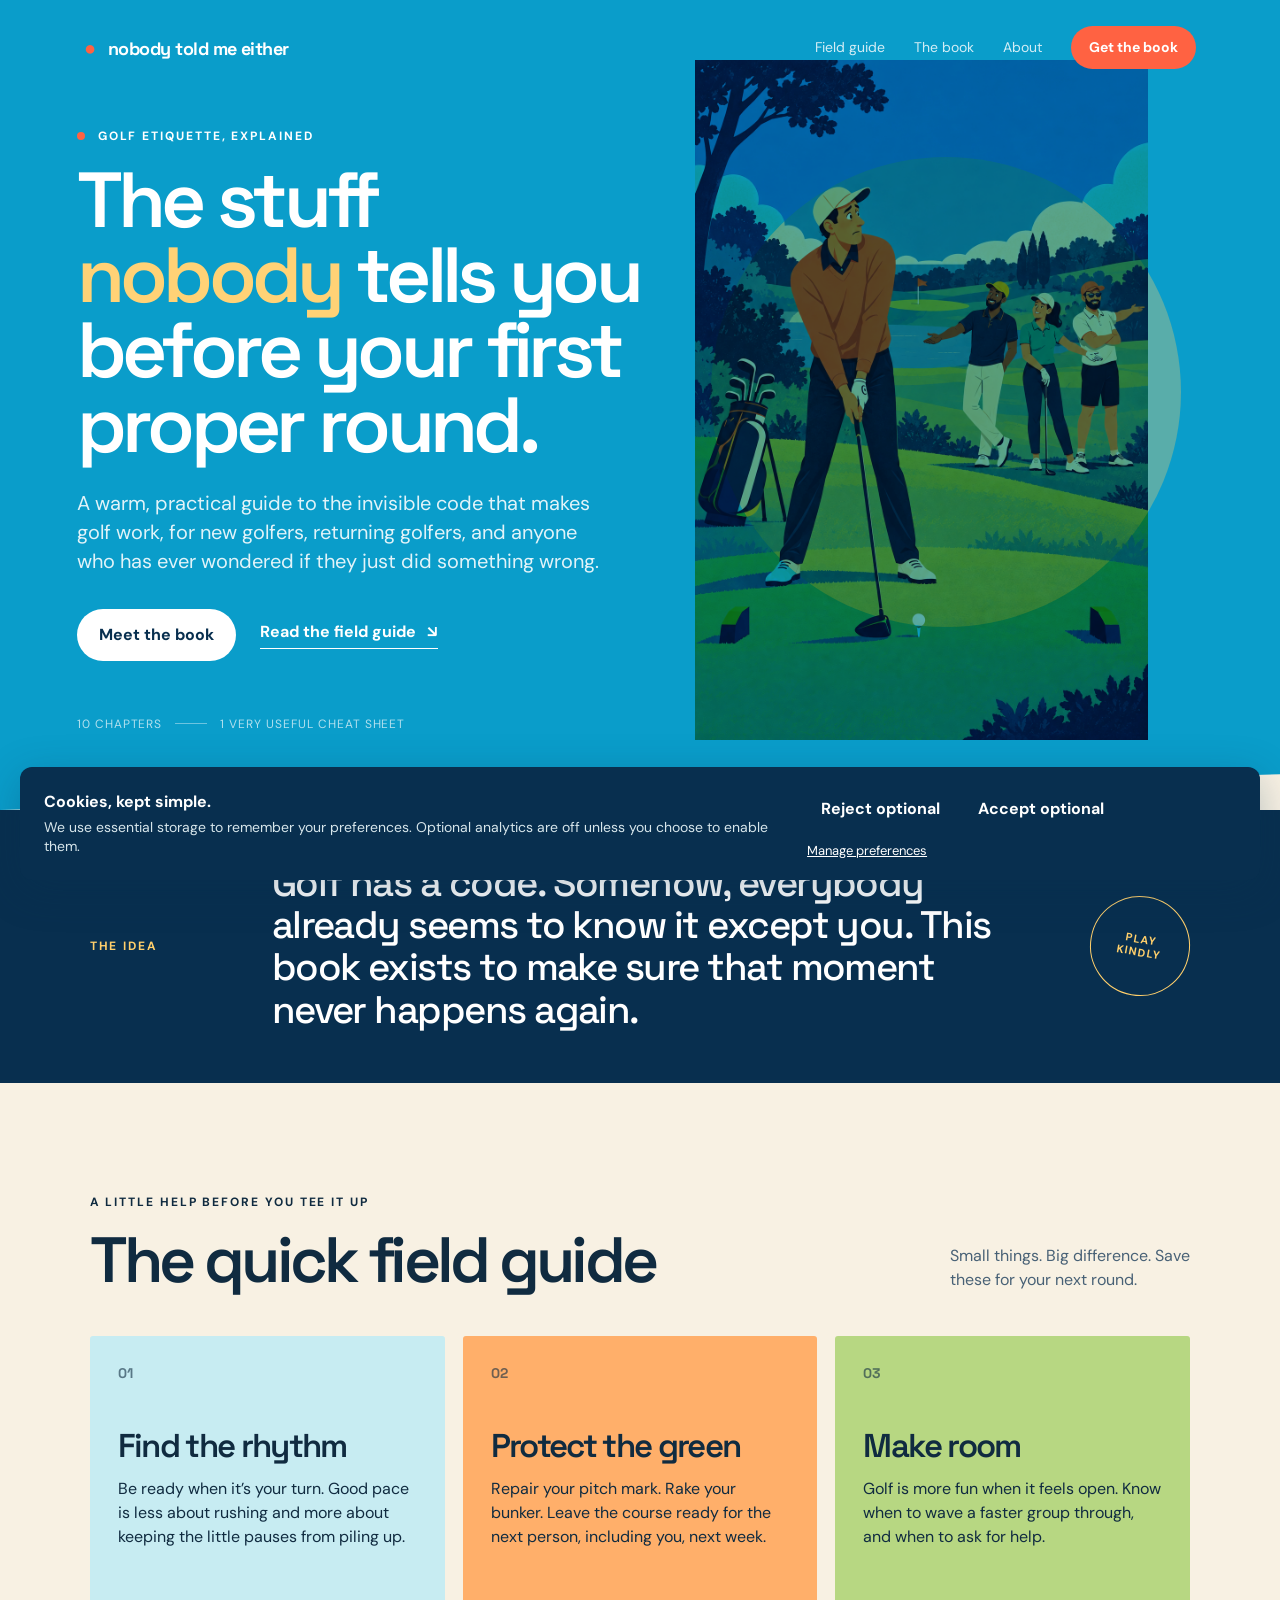
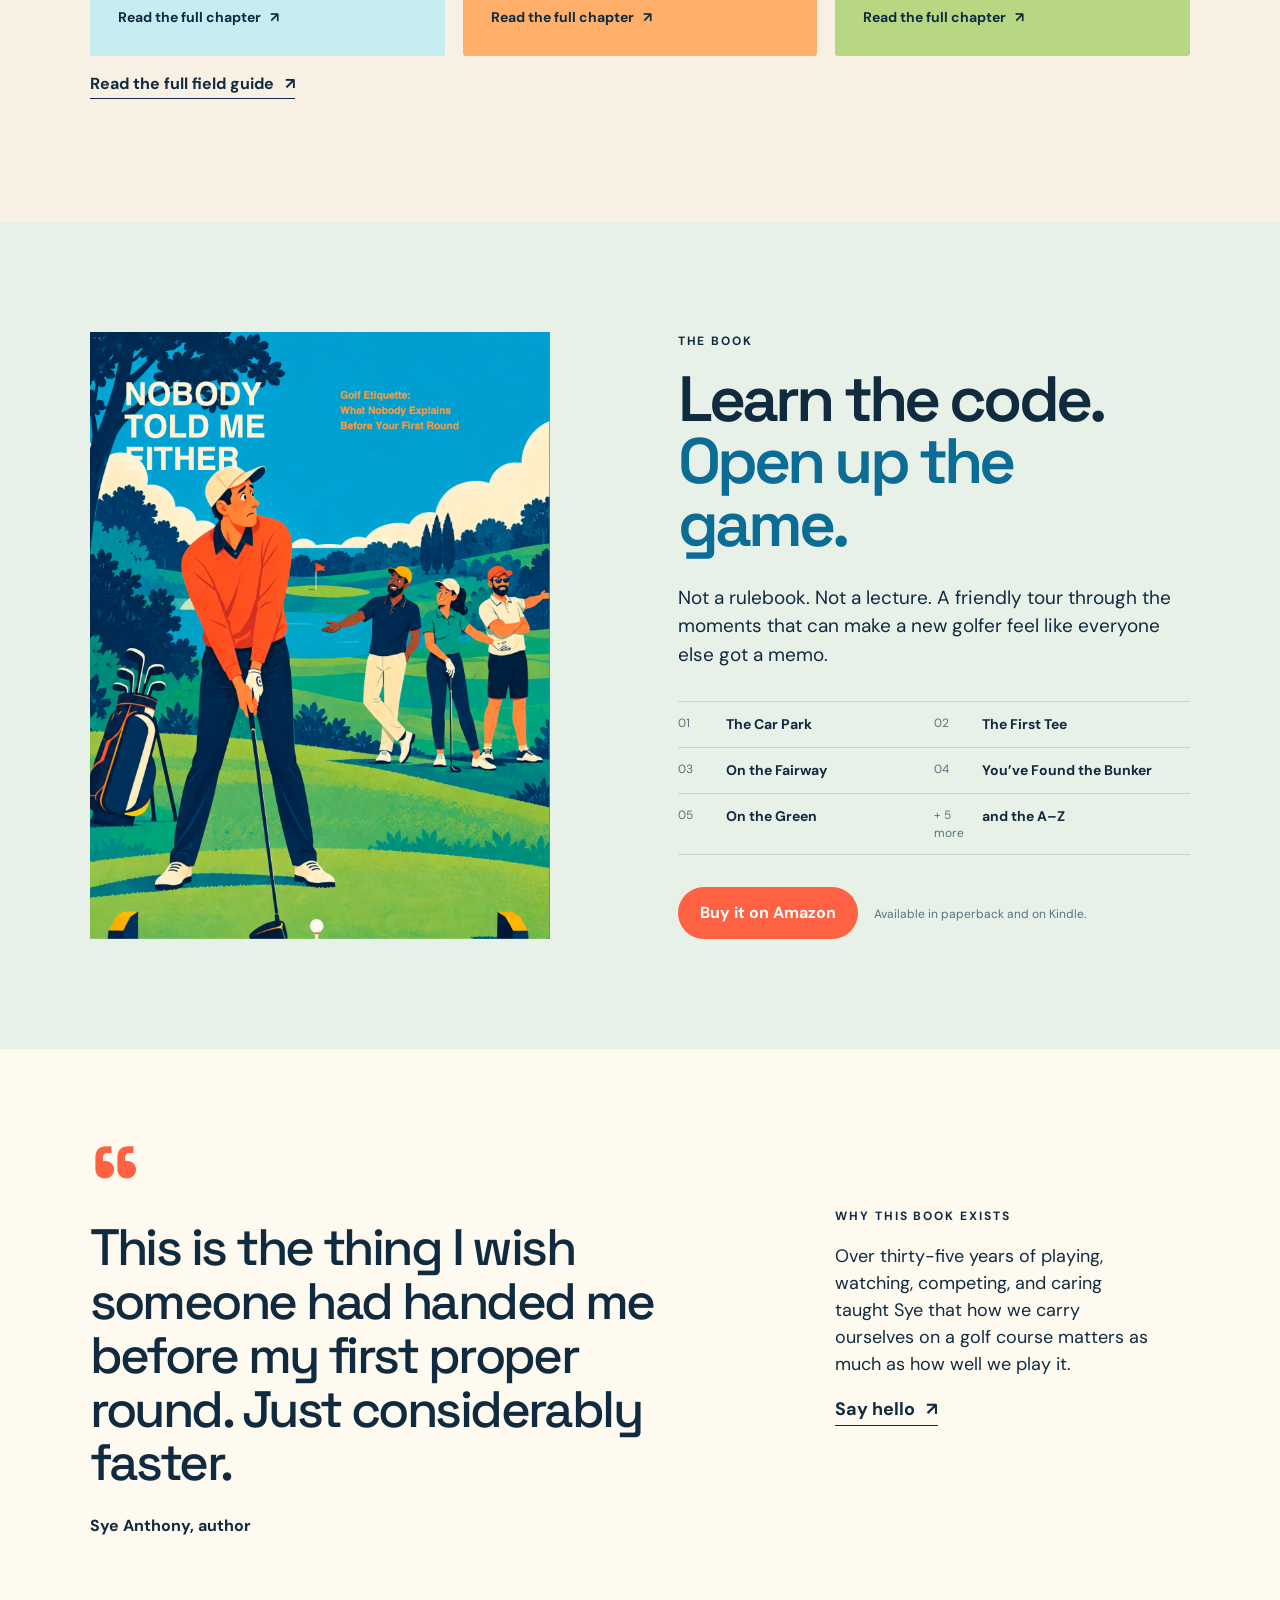
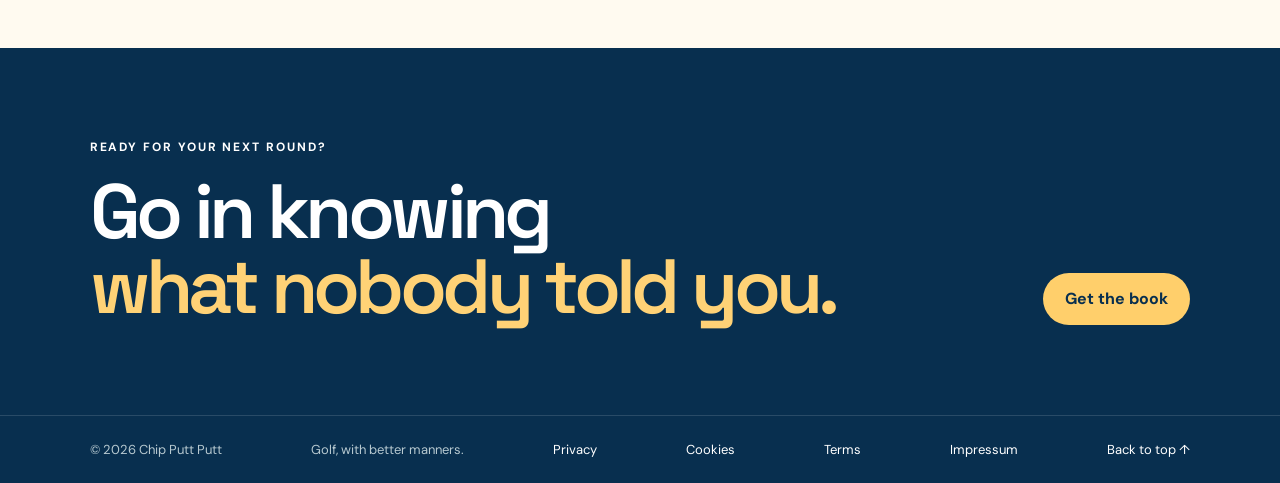
==== commit eed112f3: "Update paperback and Kindle availability copy" ====
--- a/index.html
+++ b/index.html
@@ -59,7 +59,7 @@
       <p class="guide-more"><a class="text-link" href="guides/index.html">Read the full field guide <span>↗</span></a></p>
     </section>
 
-    <section id="book" class="book-section section-pad"><div class="book-cover"><img src="assets/Nobodytoldmeeither-full-bleed.png" alt="Nobody Told Me Either full book cover artwork" /></div><div class="book-copy"><p class="eyebrow">The book</p><h2>Learn the code.<br/><span>Open up the game.</span></h2><p>Not a rulebook. Not a lecture. A friendly tour through the moments that can make a new golfer feel like everyone else got a memo.</p><div class="chapter-list"><div><span>01</span><b>The Car Park</b></div><div><span>02</span><b>The First Tee</b></div><div><span>03</span><b>On the Fairway</b></div><div><span>04</span><b>You’ve Found the Bunker</b></div><div><span>05</span><b>On the Green</b></div><div><span>+ 5 more</span><b>and the A–Z</b></div></div><a class="button button-orange" href="https://www.amazon.co.uk/dp/B0HNDGW1KP" target="_blank" rel="noreferrer">Buy it on Amazon</a><p class="small-note">Paperback available now on Amazon.</p></div></section>
+    <section id="book" class="book-section section-pad"><div class="book-cover"><img src="assets/Nobodytoldmeeither-full-bleed.png" alt="Nobody Told Me Either full book cover artwork" /></div><div class="book-copy"><p class="eyebrow">The book</p><h2>Learn the code.<br/><span>Open up the game.</span></h2><p>Not a rulebook. Not a lecture. A friendly tour through the moments that can make a new golfer feel like everyone else got a memo.</p><div class="chapter-list"><div><span>01</span><b>The Car Park</b></div><div><span>02</span><b>The First Tee</b></div><div><span>03</span><b>On the Fairway</b></div><div><span>04</span><b>You’ve Found the Bunker</b></div><div><span>05</span><b>On the Green</b></div><div><span>+ 5 more</span><b>and the A–Z</b></div></div><a class="button button-orange" href="https://www.amazon.co.uk/dp/B0HNDGW1KP" target="_blank" rel="noreferrer">Buy it on Amazon</a><p class="small-note">Available in paperback and on Kindle.</p></div></section>
 
     <section id="author" class="author section-pad"><div class="author-quote"><span class="quote-mark">“</span><blockquote>This is the thing I wish someone had handed me before my first proper round. Just considerably faster.</blockquote><cite>Sye Anthony, author</cite></div><div class="author-bio"><p class="eyebrow">Why this book exists</p><p>Over thirty-five years of playing, watching, competing, and caring taught Sye that how we carry ourselves on a golf course matters as much as how well we play it.</p><p><a class="text-link" href="mailto:hello@nobodytoldmeeither.com">Say hello <span>↗</span></a></p></div></section>
 
